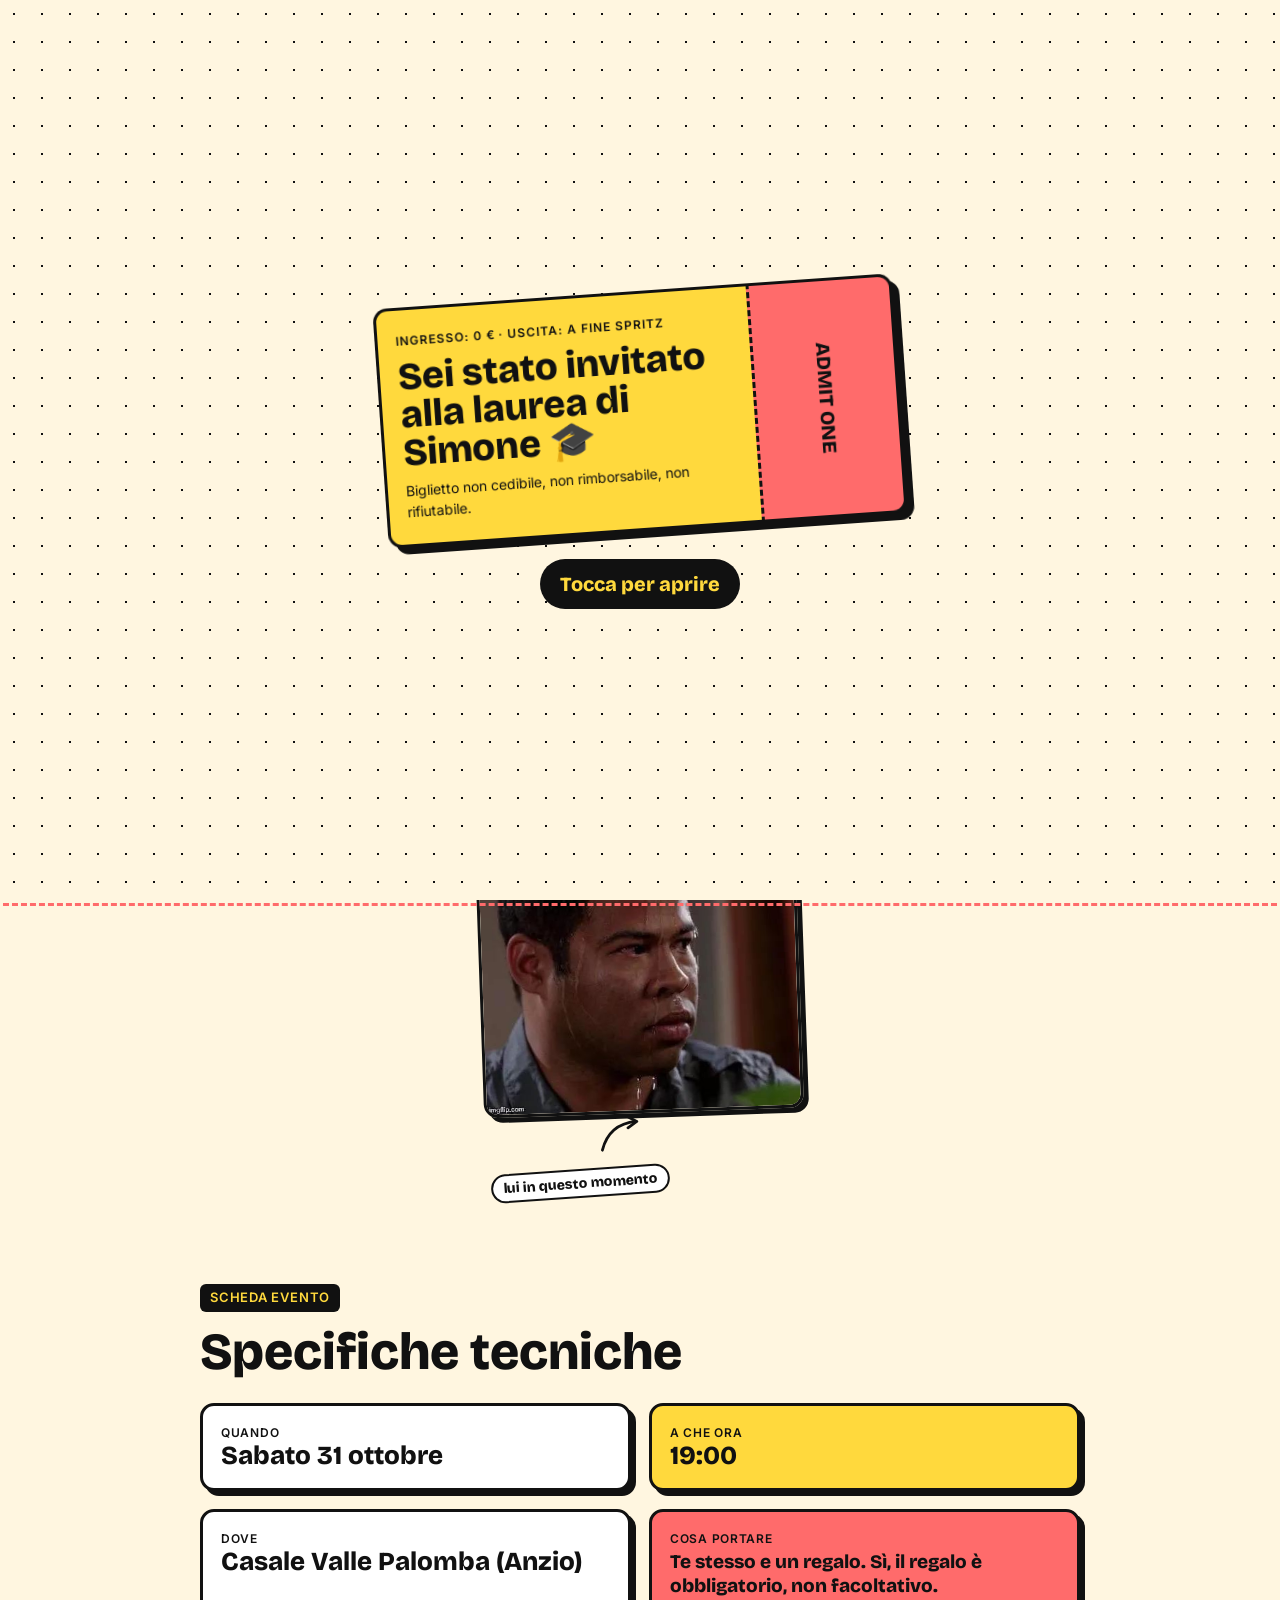
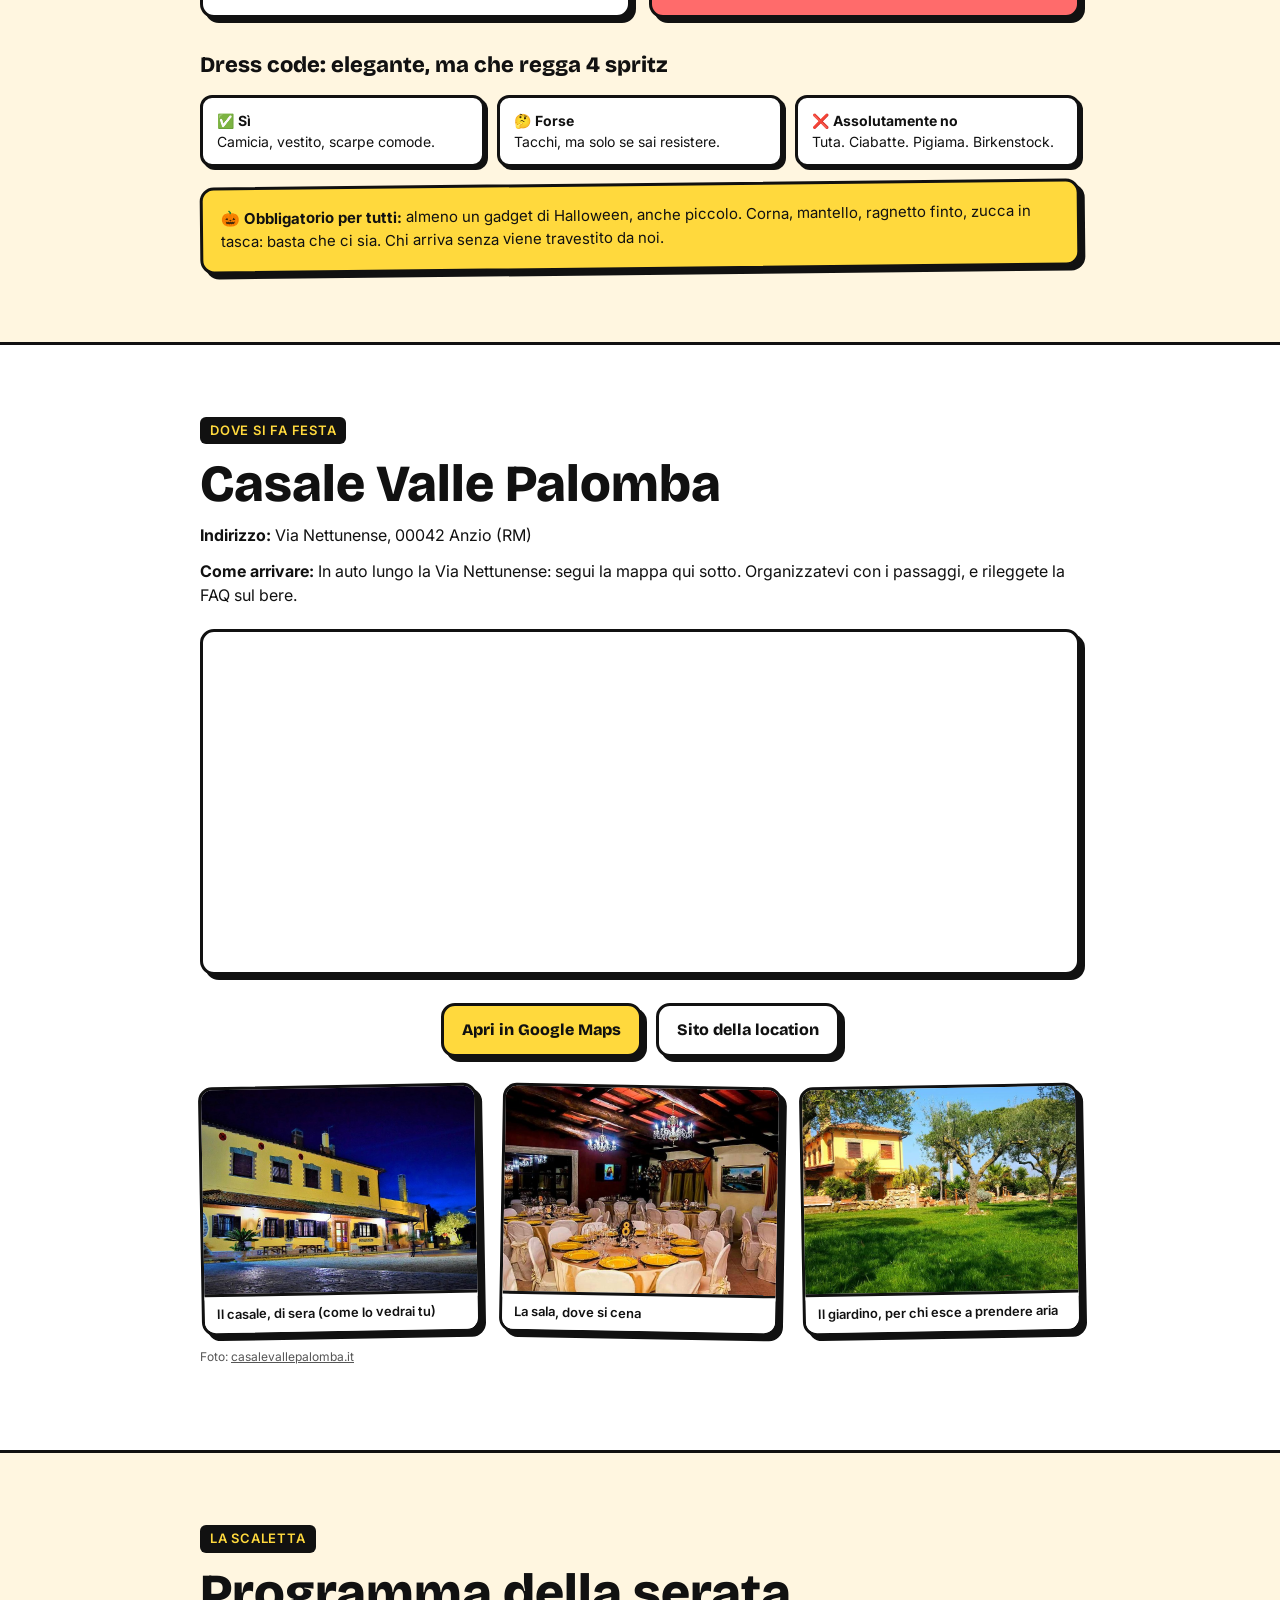
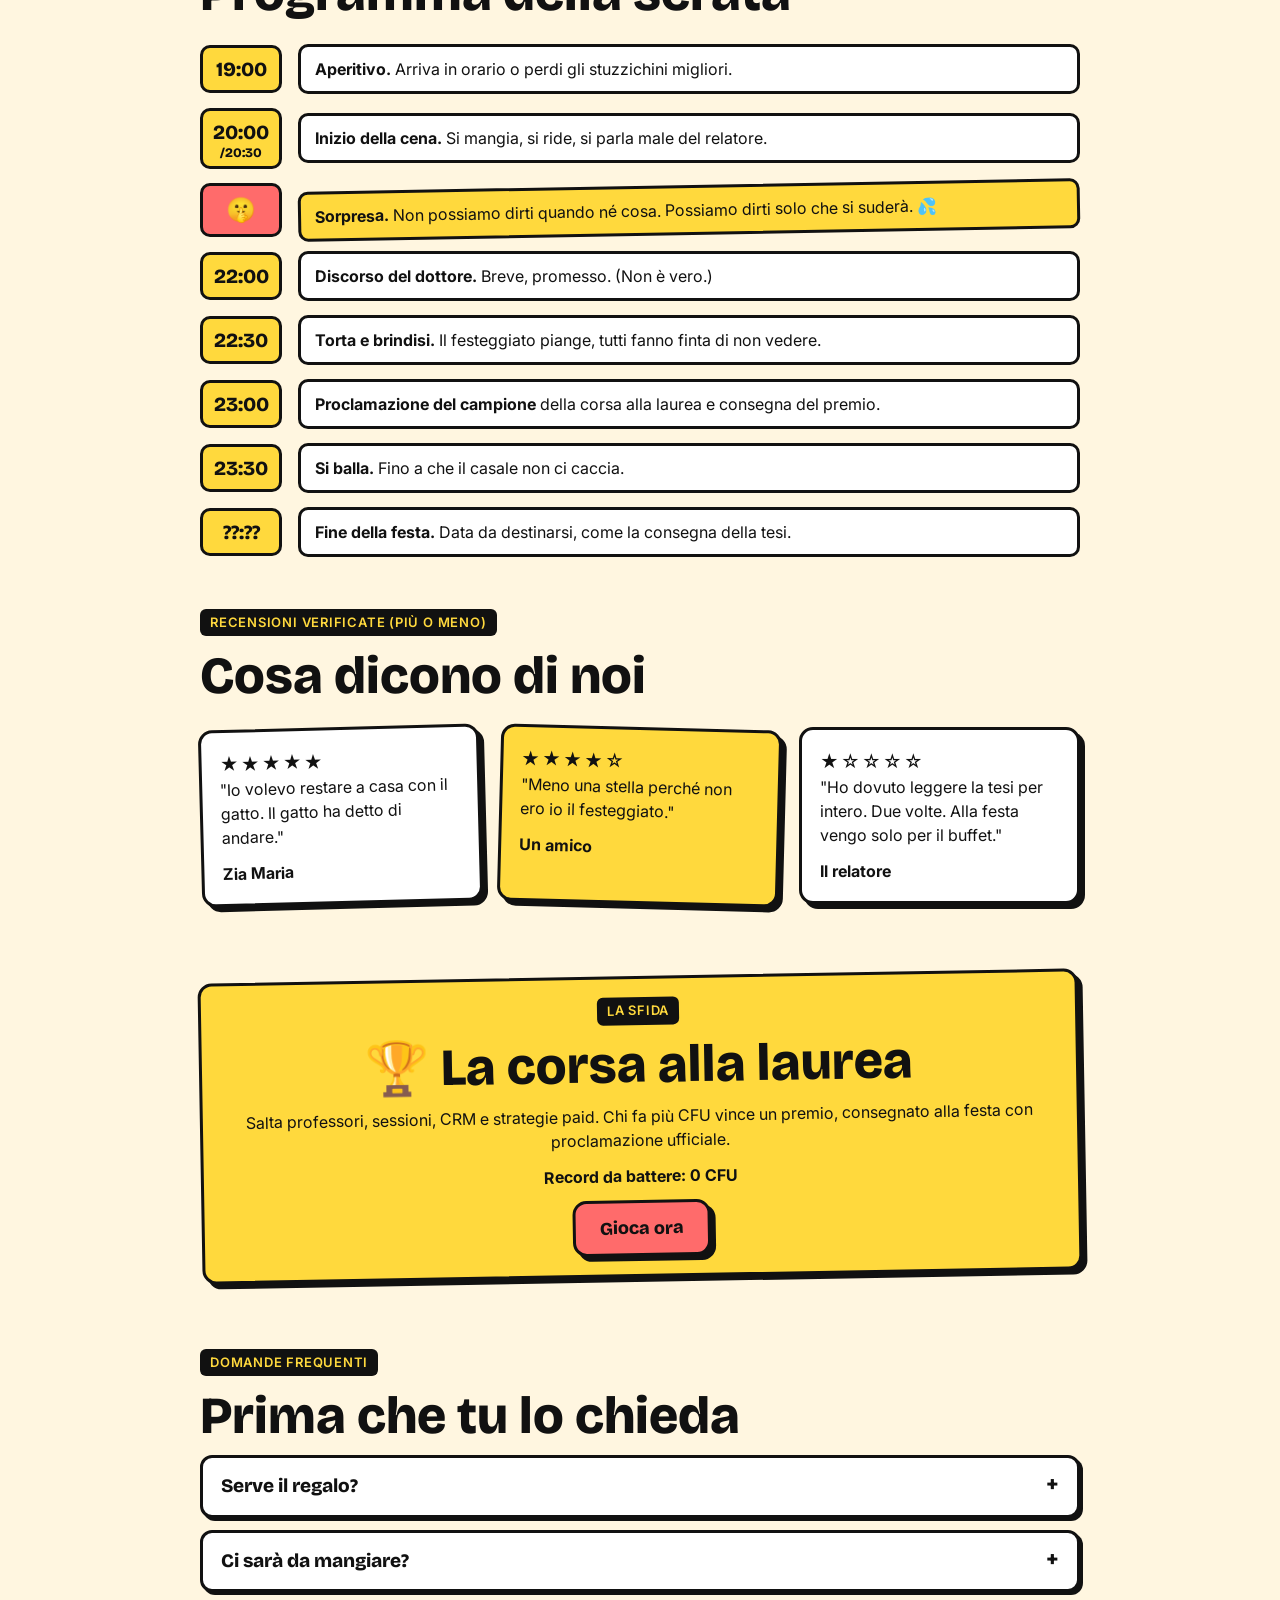
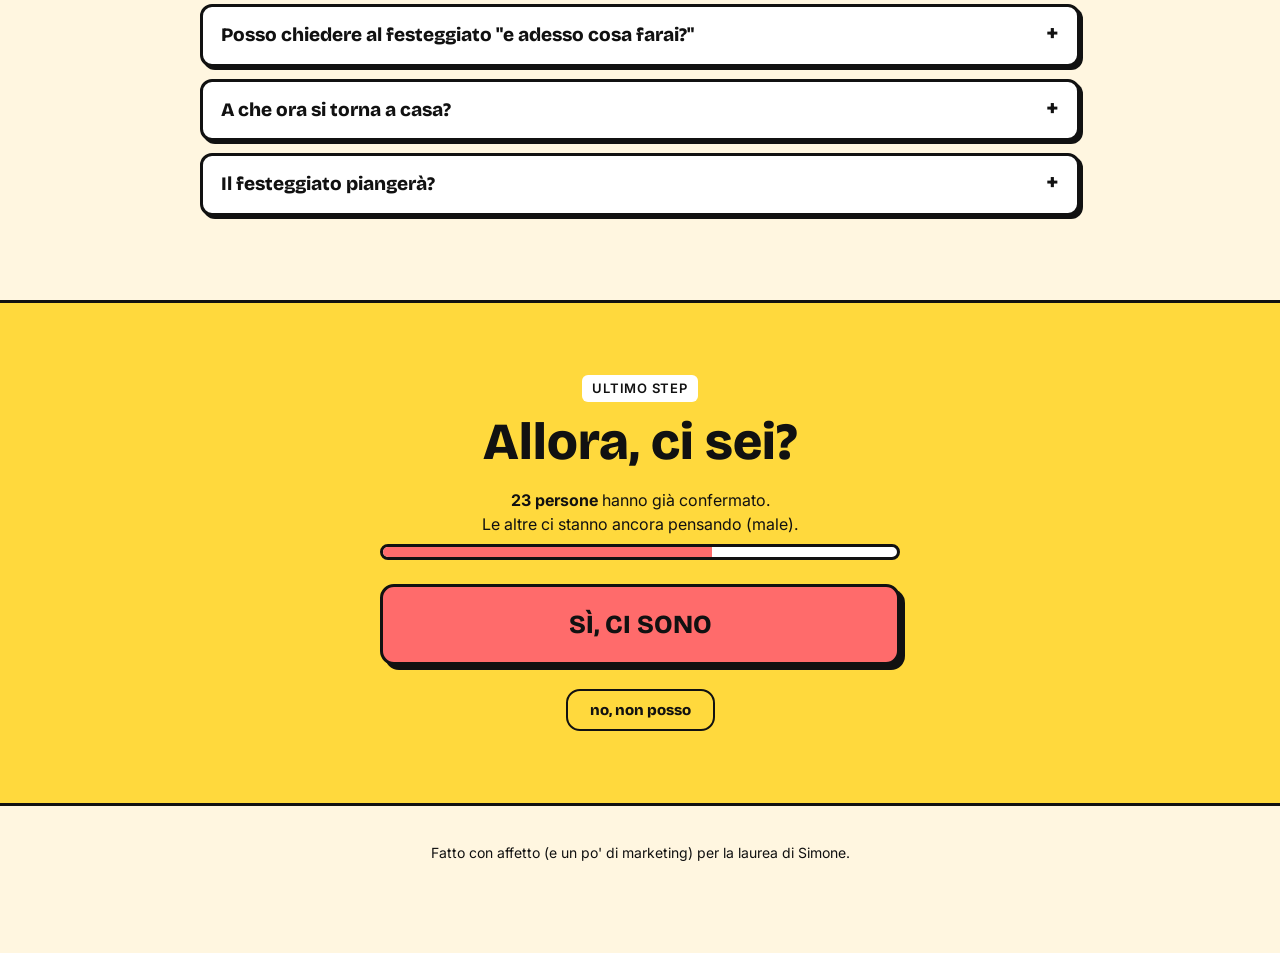
==== index.html @ d990d04c "Etichetta "lui in questo momento" non più tagliata su desktop La hero nasconde ciò che esce dai suoi" ====
<!doctype html>
<html lang="it">
<head>
  <meta charset="utf-8">
  <meta name="viewport" content="width=device-width, initial-scale=1">
  <title>Sei invitato alla laurea di Simone</title>
  <meta name="description" content="Festa di laurea di Simone: sabato 31 ottobre, ore 19:00, Casale Valle Palomba (Anzio). Conferma la presenza prima che il festeggiato si offenda.">
  <meta name="robots" content="noindex, nofollow">
  <meta name="theme-color" content="#FFD93D">
  <!-- Anteprima del link su WhatsApp, Instagram, Telegram -->
  <meta property="og:type" content="website">
  <meta property="og:url" content="https://simonefusco2001.github.io/festa-laurea/">
  <meta property="og:title" content="🎓 Sei stato invitato alla laurea di Simone">
  <meta property="og:description" content="Sabato 31 ottobre, ore 19:00, Casale Valle Palomba (Anzio). Apri il biglietto, conferma entro il 23 ottobre e sfida gli altri alla corsa alla laurea: chi fa più punti vince un premio.">
  <meta property="og:image:alt" content="Biglietto giallo: sei stato invitato alla laurea di Simone, sabato 31 ottobre ore 19:00 ad Anzio">
  <meta property="og:image" content="https://simonefusco2001.github.io/festa-laurea/og-image.png?v=43">
  <meta property="og:image:width" content="1200">
  <meta property="og:image:height" content="630">
  <meta property="og:locale" content="it_IT">
  <meta name="twitter:card" content="summary_large_image">
  <link rel="icon" href="data:image/svg+xml,<svg xmlns='http://www.w3.org/2000/svg' viewBox='0 0 100 100'><text y='.9em' font-size='90'>🎓</text></svg>">
  <link rel="apple-touch-icon" href="apple-touch-icon.png">
  <link rel="preconnect" href="https://fonts.googleapis.com">
  <link rel="preconnect" href="https://fonts.gstatic.com" crossorigin>
  <link href="https://fonts.googleapis.com/css2?family=Bricolage+Grotesque:opsz,wght@12..96,500;12..96,800&family=Inter:wght@400;600&display=swap" rel="stylesheet">
  <link rel="stylesheet" href="css/style.css?v=43">
</head>
<body class="locked">

  <!-- Schermata d'ingresso: il biglietto -->
  <div id="splash" role="button" tabindex="0" aria-label="Apri l'invito">
    <div class="ticket" aria-hidden="true">
      <div class="ticket__main">
        <div class="ticket__label">Ingresso: 0 € · Uscita: a fine spritz</div>
        <div class="ticket__title">Sei stato invitato alla laurea di <span data-f="nome">Simone</span> 🎓</div>
        <p class="ticket__sub">Biglietto non cedibile, non rimborsabile, non rifiutabile.</p>
      </div>
      <div class="ticket__stub"><span>ADMIT ONE</span></div>
    </div>
    <div class="splash__hint">Tocca per aprire</div>
  </div>

  <!-- Minigioco: si apre dopo il biglietto e dalla sezione "La sfida" -->
  <div id="game" class="game" hidden role="dialog" aria-modal="true" aria-labelledby="game-title">
    <div class="game__inner">
      <div class="game__topbar">
        <button class="game__top-skip" id="g-close-top" type="button">Salta e vai all'invito ✕</button>
      </div>
      <span class="kicker">Minigioco a premi</span>
      <h2 id="game-title">🏆 La corsa alla laurea</h2>
      <div class="game__stage" id="game-stage">
        <canvas id="game-canvas"></canvas>
        <div class="game__hud"><span>CFU <b id="g-score">0</b></span><span>Record <b id="g-best">0</b></span></div>

        <div class="game__panel" id="g-start">
          <p><b>Salta professori, sessioni e KPI</b> e arriva alla laurea.</p>
          <p class="game__how">Tocca lo schermo o premi spazio per saltare. Più vai avanti, più si complica.</p>
          <button class="btn" id="g-play" type="button">Gioca</button>
        </div>

        <div class="game__panel" id="g-over" hidden>
          <h3 id="g-over-title">Bocciato!</h3>
          <p>Hai fatto <b id="g-final">0</b> CFU.</p>
          <p class="game__how" id="g-status" role="status">🏆 Il punteggio più alto vince un premio alla festa!</p>
          <div class="game__btns">
            <button class="btn btn--small" id="g-retry" type="button">Riprova</button>
            <button class="btn btn--white btn--small" id="g-exit" type="button">Apri l'invito</button>
          </div>
        </div>
      </div>
      <form id="g-name-form" class="game__name box" hidden>
        <label for="g-nome">Entra in classifica: scrivi nome e cognome</label>
        <input id="g-nome" name="nome" type="text" autocomplete="name" autocapitalize="words" placeholder="Nome Cognome">
        <button class="btn btn--yellow btn--small" type="submit">Salva il mio punteggio</button>
      </form>
      <p class="game__prize">🏆 Chi farà il punteggio più alto vincerà un <b>premio</b>, consegnato alla festa con tanto di proclamazione ufficiale.</p>
      <div class="board" data-board-box hidden>
        <h3>Classifica del campionato</h3>
        <ol data-board="10"></ol>
      </div>
      <button class="game__skip" id="g-close" type="button">Salta il gioco e apri l'invito →</button>
    </div>
  </div>

  <nav class="nav" aria-label="Principale">
    <a class="nav__logo" href="#home">🎓</a>
    <div class="nav__links" id="nav-links">
      <a class="nav__link" href="#info">Info</a>
      <a class="nav__link" href="#location">Location</a>
      <a class="nav__link" href="#programma">Programma</a>
      <a class="nav__link" href="#sfida">Gioca</a>
      <a class="nav__link" href="#faq">FAQ</a>
    </div>
    <a class="nav__cta" href="#rsvp">Ci sono!</a>
    <button class="nav__toggle" type="button" aria-label="Menu" aria-expanded="false" aria-controls="nav-links">☰</button>
  </nav>

  <main>
    <!-- HERO -->
    <section class="hero" id="home">
      <div class="stickers">
        <div class="sticker-wrap sticker-wrap--a">
          <span class="sticker-note">il festeggiato</span>
          <svg class="sticker-arrow" viewBox="0 0 60 50" aria-hidden="true"><path d="M8 6 C 14 30, 30 40, 50 42"/><path d="M40 34 L 51 42 L 39 48"/></svg>
          <div class="sticker sticker--a"><img src="img/sticker-simone-bastone.png" alt="Simone con il bastone del viandante"></div>
        </div>
        <div class="sticker-wrap sticker-wrap--b">
          <span class="sticker-note">sempre lui, giuro</span>
          <svg class="sticker-arrow" viewBox="0 0 60 50" aria-hidden="true"><path d="M52 6 C 46 30, 30 40, 10 42"/><path d="M20 34 L 9 42 L 21 48"/></svg>
          <div class="sticker sticker--b"><img src="img/sticker-simone-corona.png" alt="Simone con la coroncina da principessa"></div>
        </div>
      </div>
      <div class="wrap">
        <p class="eyebrow">🎓 Sei invitato alla mia <b>festa di laurea</b></p>
        <h1><span data-f="nome">Simone</span> diventa Dottore.
          <span class="again">(di nuovo)<img class="meme-sticker" src="img/meme-di-nuovo.jpg" alt="Meme di DiCaprio che ride col bicchiere in mano"></span>
        </h1>
        <p class="lead"><mark class="when"><span data-f="dataLabel">Sabato 31 ottobre</span>, ore <span data-f="ora">19:00</span></mark><br>Tu puoi diventare "quello che c'era".</p>
        <a class="btn btn--big" href="#rsvp">Ci sono, ovviamente</a>
        <p class="urgency">⏳ Ultimi posti disponibili: offerta valida entro il <b data-f="scadenzaRisposte">23 ottobre</b></p>
        <div class="countdown" aria-label="Conto alla rovescia">
          <div><b id="cd-d">--</b>giorni</div>
          <div><b id="cd-h">--</b>ore</div>
          <div><b id="cd-m">--</b>min</div>
          <div><b id="cd-s">--</b>sec</div>
        </div>
        <p class="ansia">Il festeggiato è già in ansia.</p>
        <div class="ansia-wrap">
          <span class="sticker-note">lui in questo momento</span>
          <svg class="sticker-arrow" viewBox="0 0 60 50" aria-hidden="true"><path d="M8 6 C 14 30, 30 40, 50 42"/><path d="M40 34 L 51 42 L 39 48"/></svg>
          <img class="meme-ansia" src="img/meme-ansia.jpg" alt="Meme dell'uomo che suda freddo">
        </div>


      </div>
    </section>

    <!-- INFO -->
    <section id="info">
      <div class="wrap">
        <span class="kicker">Scheda evento</span>
        <h2>Specifiche tecniche</h2>
        <div class="grid">
          <div class="box"><span class="k">Quando</span><span class="v" data-f="dataLabel">Sabato 31 ottobre</span></div>
          <div class="box box--yellow"><span class="k">A che ora</span><span class="v" data-f="ora">19:00</span></div>
          <div class="box box--wide"><span class="k">Dove</span><span class="v"><span data-f="locNome">Casale Valle Palomba</span> (Anzio)</span></div>
          <div class="box box--coral box--wide"><span class="k">Cosa portare</span><span class="v v--long">Te stesso e un regalo. Sì, il regalo è obbligatorio, non facoltativo.</span></div>
        </div>
        <h3 style="margin-top:36px">Dress code: elegante, ma che regga 4 spritz</h3>
        <div class="dress">
          <div>✅ <b>Sì</b><br>Camicia, vestito, scarpe comode.</div>
          <div>🤔 <b>Forse</b><br>Tacchi, ma solo se sai resistere.</div>
          <div>❌ <b>Assolutamente no</b><br>Tuta. Ciabatte. Pigiama. Birkenstock.</div>
        </div>
        <div class="box box--yellow halloween">🎃 <b>Obbligatorio per tutti:</b> almeno un gadget di Halloween, anche piccolo. Corna, mantello, ragnetto finto, zucca in tasca: basta che ci sia. Chi arriva senza viene travestito da noi.</div>
      </div>
    </section>

    <!-- LOCATION -->
    <section id="location" style="background:var(--white);border-top:var(--border);border-bottom:var(--border)">
      <div class="wrap">
        <span class="kicker">Dove si fa festa</span>
        <h2 data-f="locNome">[Nome location]</h2>
        <p><b>Indirizzo:</b> <span data-f="locIndirizzo">[Via Roma 1, Milano]</span></p>
        <p><b>Come arrivare:</b> <span data-f="locArrivare">[Metro, parcheggio, ecc.]</span></p>
        <div class="map">
          <iframe id="map" title="Posizione della festa sulla mappa" loading="lazy" referrerpolicy="no-referrer-when-downgrade"></iframe>
        </div>
        <div class="loc-btns">
          <a class="btn btn--yellow" id="map-link" href="#" target="_blank" rel="noopener">Apri in Google Maps</a>
          <a class="btn btn--white" href="https://www.casalevallepalomba.it/" target="_blank" rel="noopener">Sito della location</a>
        </div>
        <div class="loc-photos">
          <figure class="photo"><img src="img/location-casale-sera.jpg" alt="Il Casale Valle Palomba illuminato di sera" loading="lazy"><figcaption>Il casale, di sera (come lo vedrai tu)</figcaption></figure>
          <figure class="photo"><img src="img/location-sala.jpg" alt="La sala interna del casale apparecchiata" loading="lazy"><figcaption>La sala, dove si cena</figcaption></figure>
          <figure class="photo"><img src="img/location-giardino.jpg" alt="Il giardino del casale" loading="lazy"><figcaption>Il giardino, per chi esce a prendere aria</figcaption></figure>
        </div>
        <p class="credits">Foto: <a href="https://www.casalevallepalomba.it/" target="_blank" rel="noopener">casalevallepalomba.it</a></p>
      </div>
    </section>

    <!-- PROGRAMMA -->
    <section id="programma">
      <div class="wrap">
        <span class="kicker">La scaletta</span>
        <h2>Programma della serata</h2>
        <ul class="timeline">
          <li><span class="t">19:00</span><span class="d"><b>Aperitivo.</b> Arriva in orario o perdi gli stuzzichini migliori.</span></li>
          <li><span class="t">20:00<small>/20:30</small></span><span class="d"><b>Inizio della cena.</b> Si mangia, si ride, si parla male del relatore.</span></li>
          <li class="surprise"><span class="t">🤫</span><span class="d"><b>Sorpresa.</b> Non possiamo dirti quando né cosa. Possiamo dirti solo che si suderà.&nbsp;💦</span></li>
          <li><span class="t">22:00</span><span class="d"><b>Discorso del dottore.</b> Breve, promesso. (Non è vero.)</span></li>
          <li><span class="t">22:30</span><span class="d"><b>Torta e brindisi.</b> Il festeggiato piange, tutti fanno finta di non vedere.</span></li>
          <li><span class="t">23:00</span><span class="d"><b>Proclamazione del campione</b> della corsa alla laurea e consegna del premio.</span></li>
          <li><span class="t">23:30</span><span class="d"><b>Si balla.</b> Fino a che il casale non ci caccia.</span></li>
          <li><span class="t">??:??</span><span class="d"><b>Fine della festa.</b> Data da destinarsi, come la consegna della tesi.</span></li>
        </ul>

        <span class="kicker" style="margin-top:52px">Recensioni verificate (più o meno)</span>
        <h2>Cosa dicono di noi</h2>
        <div class="reviews">
          <div class="box"><div class="stars">★★★★★</div><p>"Io volevo restare a casa con il gatto. Il gatto ha detto di andare."</p><b>Zia Maria</b></div>
          <div class="box"><div class="stars">★★★★☆</div><p>"Meno una stella perché non ero io il festeggiato."</p><b>Un amico</b></div>
          <div class="box"><div class="stars">★☆☆☆☆</div><p>"Ho dovuto leggere la tesi per intero. Due volte. Alla festa vengo solo per il buffet."</p><b>Il relatore</b></div>
        </div>
      </div>
    </section>

    <!-- SFIDA (minigioco) -->
    <section id="sfida" style="padding-top:0">
      <div class="wrap">
        <div class="box box--yellow sfida">
          <span class="kicker">La sfida</span>
          <h2>🏆 La corsa alla laurea</h2>
          <p>Salta professori, sessioni, CRM e strategie paid. Chi fa più CFU vince un premio, consegnato alla festa con proclamazione ufficiale.</p>
          <p><b>Record da battere: <span id="sfida-record">0</span> CFU</b></p>
          <div class="board board--page" data-board-box hidden>
            <h3>Top 5 del campionato</h3>
            <ol data-board="5"></ol>
          </div>
          <button class="btn" id="btn-gioca" type="button">Gioca ora</button>
        </div>
      </div>
    </section>

    <!-- FAQ -->
    <section id="faq" style="padding-top:0">
      <div class="wrap">
        <span class="kicker">Domande frequenti</span>
        <h2>Prima che tu lo chieda</h2>
        <details><summary>Serve il regalo?</summary><p>Sì, è obbligatorio. Ma dopo la conferma troverai una pagina molto onesta che ti aiuta a scegliere.</p></details>
        <details><summary>Ci sarà da mangiare?</summary><p>Sì: menù tutto di pesce, da chef stellati. E soprattutto da bere. L'obiettivo ufficiale della serata è ubriacarsi, quindi organizzati: chi guida non beve, chi beve non guida. Segnala allergie e intolleranze quando confermi.</p></details>
        <details><summary>Posso chiedere al festeggiato "e adesso cosa farai?"</summary><p>No. È la domanda vietata della serata. Chi la fa paga un giro a tutto il tavolo.</p></details>
        <details><summary>A che ora si torna a casa?</summary><p>Quando finisce lo spritz. Quindi, statisticamente, mai.</p></details>
        <details><summary>Il festeggiato piangerà?</summary><p>Probabile. Porta i fazzoletti, o almeno non filmare.</p></details>
      </div>
    </section>

    <!-- RSVP -->
    <section class="rsvp" id="rsvp">
      <div class="wrap rsvp-box">
        <span class="kicker" style="background:var(--white);color:var(--ink)">Ultimo step</span>
        <h2>Allora, ci sei?</h2>
        <div class="proof">
          <div id="proof-many" hidden>
            <b><span id="count-yes">0</span> persone</b> hanno già confermato.<br>Le altre ci stanno ancora pensando (male).
            <div class="bar"><i id="bar-fill"></i></div>
          </div>
          <p id="proof-few">Le conferme sono appena aperte: <b>i primi a rispondere</b> si guadagnano la stima eterna del festeggiato (e un posto vicino al buffet).</p>
        </div>

        <!-- Scelta iniziale -->
        <div class="step is-active" id="step-choice">
          <div class="rsvp-actions">
            <button class="btn btn--big" id="btn-yes" type="button">SÌ, CI SONO</button>
            <button class="btn btn--ghost" id="btn-no" type="button">no, non posso</button>
          </div>
        </div>

        <!-- Percorso del no -->
        <div class="step" id="step-no1">
          <div class="panel panel--shout">
            <h3>Ehm, sei sicuro?</h3>
            <p>Ho già ordinato la torta.</p>
            <div class="row row--2">
              <button class="btn btn--yellow btn--small" data-go="yes" type="button">Ok, vengo</button>
              <button class="btn btn--white btn--small" data-go="no2" type="button">Sì, sicuro</button>
            </div>
          </div>
        </div>
        <div class="step" id="step-no2">
          <div class="panel panel--shout box--yellow">
            <h3>Il festeggiato è molto permaloso.</h3>
            <p>Ripensaci. Ti prego. Per la torta.</p>
            <div class="row">
              <button class="btn btn--big" data-go="yes" type="button">OK, VENGO</button>
              <button class="btn btn--ghost" data-go="no3" type="button">non posso davvero</button>
            </div>
          </div>
        </div>
        <div class="step" id="step-no3">
          <form class="panel" id="form-no" novalidate>
            <h3>Almeno dimmi il motivo.</h3>
            <p>Così lo so e non lo prendo sul personale.</p>
            <div data-name-field></div>
            <label for="no-reason">Motivo</label>
            <select id="no-reason" name="reason">
              <option>Ho un impegno inevitabile</option>
              <option>Sono in ferie</option>
              <option>Ho paura del festeggiato</option>
              <option>Altro</option>
            </select>
            <label for="no-note">Vuoi aggiungere altro? (facoltativo)</label>
            <textarea id="no-note" name="note" rows="2"></textarea>
            <div class="err" role="alert"></div>
            <p class="privacy" data-privacy></p>
            <button class="btn btn--white" type="submit">Invia la risposta</button>
          </form>
        </div>
        <div class="step" id="step-no-done">
          <div class="panel panel--shout box--coral">
            <h3>Registrato.</h3>
            <p>Il festeggiato ti perdonerà (forse). Se cambi idea, questo link resta valido.</p>
            <button class="btn btn--yellow btn--small" data-go="yes" type="button">Ho cambiato idea, vengo</button>
          </div>
        </div>

        <!-- Percorso del sì -->
        <div class="step" id="step-yes">
          <form class="panel" id="form-yes" novalidate>
            <h3>Benvenuto a bordo.</h3>
            <p>Ancora due cose e sei dentro.</p>
            <div data-name-field></div>
            <div class="label-row">
              <label for="yes-allergie">Allergie o intolleranze <span class="muted">(si mangerà pesce 🐟)</span></label>
              <button class="info-btn" type="button" aria-expanded="false" aria-controls="menu-info" aria-label="Info sul menù">i</button>
            </div>
            <input id="yes-allergie" name="allergie" type="text" placeholder="Nessuna, mangio anche il polpo">
            <div class="err" role="alert"></div>
            <p class="privacy" data-privacy></p>
            <button class="btn btn--big" type="submit">Conferma e vai ai regali</button>
          </form>
        </div>
        <div class="step" id="step-yes-done">
          <div class="panel panel--shout box--coral">
            <h3>Sei dentro!&nbsp;🎉</h3>
            <p>Ti porto alla pagina dei regali…</p>
            <a class="btn btn--yellow btn--small" href="regali.html">Vai subito ai regali</a>
          </div>
        </div>
      </div>
    </section>
  </main>

  <!-- Pop-up con le info sul menù di pesce -->
  <div class="modal" id="menu-info" hidden role="dialog" aria-modal="true" aria-labelledby="menu-info-title">
    <div class="modal__card">
      <button class="modal__x" type="button" aria-label="Chiudi">✕</button>
      <h3 id="menu-info-title">🐟 Menù tutto di pesce</h3>
      <p>Ancora in fase di definizione, ma da chef stellati (forse). Le aspettative sono già altissime.</p>
      <p>Se il pesce per te è un problema scrivilo nel campo allergie e intolleranze. Preferiamo cambiarti il piatto piuttosto che accompagnarti al pronto soccorso.</p>
    </div>
  </div>

  <footer>
    <div class="wrap">Fatto con affetto (e un po' di marketing) per la laurea di <span data-f="nome">Simone</span>.</div>
  </footer>

  <script src="js/config.js?v=43"></script>
  <script src="js/common.js?v=43"></script>
  <script src="js/game.js?v=43"></script>
  <script src="js/main.js?v=43"></script>
</body>
</html>
---- css/style.css ----
:root {
  --cream: #FFF6E0;
  --yellow: #FFD93D;
  --coral: #FF6B6B;
  --ink: #111111;
  --white: #ffffff;
  --border: 3px solid var(--ink);
  --shadow: 5px 5px 0 var(--ink);
  --radius: 14px;
  --font-head: 'Bricolage Grotesque', system-ui, sans-serif;
  --font-body: 'Inter', system-ui, sans-serif;
}

* { box-sizing: border-box; }
html { scroll-behavior: smooth; scroll-padding-top: 84px; }
body {
  margin: 0;
  background: var(--cream);
  color: var(--ink);
  font-family: var(--font-body);
  font-size: 16px;
  line-height: 1.5;
  -webkit-font-smoothing: antialiased;
}
body.locked { overflow: hidden; }
img { max-width: 100%; display: block; }
h1, h2, h3 { font-family: var(--font-head); font-weight: 800; line-height: 1.02; margin: 0 0 12px; }
h1 { font-size: clamp(40px, 11vw, 84px); }
h2 { font-size: clamp(26px, 7.2vw, 52px); }
h3 { font-size: 22px; }
p { margin: 0 0 12px; }
a { color: inherit; }
.sr-only { position: absolute; width: 1px; height: 1px; overflow: hidden; clip: rect(0 0 0 0); }

.wrap { max-width: 920px; margin: 0 auto; padding: 0 20px; }
section { padding: 72px 0; }
@media (max-width: 600px) { section { padding: 52px 0; } }
.kicker {
  display: inline-block; font-weight: 600; font-size: 13px; text-transform: uppercase;
  letter-spacing: .06em; background: var(--ink); color: var(--yellow);
  padding: 4px 10px; border-radius: 6px; margin-bottom: 14px;
}

/* ---------- Bottoni e box ---------- */
.btn {
  display: inline-block; cursor: pointer; text-align: center; text-decoration: none;
  font-family: var(--font-head); font-weight: 800; font-size: 18px; color: var(--ink);
  background: var(--coral); border: var(--border); border-radius: var(--radius);
  box-shadow: var(--shadow); padding: 14px 24px;
  transition: transform .12s, box-shadow .12s;
}
.btn:hover { transform: translate(-2px, -2px); box-shadow: 7px 7px 0 var(--ink); }
.btn:active { transform: translate(4px, 4px); box-shadow: 1px 1px 0 var(--ink); }
.btn--yellow { background: var(--yellow); }
.btn--white { background: var(--white); }
.btn--big { font-size: 24px; padding: 18px 32px; width: 100%; }
.btn--small { font-size: 14px; padding: 8px 14px; box-shadow: 3px 3px 0 var(--ink); }
.btn--ghost {
  background: transparent; box-shadow: none; border-width: 2px; font-size: 14px; padding: 8px 14px;
}
.box {
  background: var(--white); border: var(--border); border-radius: var(--radius);
  box-shadow: var(--shadow); padding: 18px;
}
.box--yellow { background: var(--yellow); }
.box--coral { background: var(--coral); }
:focus-visible { outline: 3px dashed var(--coral); outline-offset: 3px; }

/* ---------- Splash / biglietto ---------- */
#splash {
  position: fixed; inset: 0; z-index: 1000; background: var(--cream);
  display: flex; flex-direction: column; align-items: center; justify-content: center;
  gap: 28px; padding: 20px; cursor: pointer; text-align: center;
  background-image: radial-gradient(var(--ink) 1.5px, transparent 1.5px);
  background-size: 28px 28px;
  transition: transform .7s cubic-bezier(.7, 0, .3, 1);
}
#splash.gone { transform: translateY(-105%); pointer-events: none; }
.ticket {
  position: relative; display: flex; width: min(92vw, 520px);
  transform: rotate(-4deg); filter: drop-shadow(7px 7px 0 var(--ink));
  animation: wobble 2.4s ease-in-out infinite;
}
@keyframes wobble { 50% { transform: rotate(-2deg) translateY(-6px); } }
.ticket__main, .ticket__stub {
  background: var(--yellow); border: var(--border); padding: 22px 18px;
  transition: transform .8s cubic-bezier(.6, 0, .4, 1), opacity .8s;
}
.ticket__main { flex: 1; border-right: 0; border-radius: var(--radius) 0 0 var(--radius); text-align: left; }
.ticket__stub {
  width: 28%; border-style: solid; border-left: 3px dashed var(--ink);
  border-radius: 0 var(--radius) var(--radius) 0; background: var(--coral);
  display: flex; align-items: center; justify-content: center;
}
.ticket__stub span { font-family: var(--font-head); font-weight: 800; font-size: 20px; transform: rotate(90deg); white-space: nowrap; }
.ticket__label { font-size: 12px; font-weight: 600; text-transform: uppercase; letter-spacing: .08em; }
.ticket__title { font-family: var(--font-head); font-weight: 800; font-size: clamp(26px, 7vw, 38px); line-height: 1; margin: 8px 0; }
.ticket__sub { font-size: 14px; margin: 0; }
#splash.open .ticket { animation: none; }
#splash.open .ticket__stub { transform: translate(40px, 120px) rotate(24deg); opacity: 0; }
#splash.open .ticket__main { transform: translate(-30px, -80px) rotate(-10deg); opacity: 0; }
.splash__hint {
  font-family: var(--font-head); font-weight: 800; font-size: 20px;
  background: var(--ink); color: var(--yellow); padding: 10px 20px; border-radius: 999px;
  animation: pulse 1.4s ease-in-out infinite;
}
@keyframes pop { from { opacity: 0; transform: scale(.7); } }
@keyframes pulse { 50% { transform: scale(1.07); } }

/* ---------- Minigioco ---------- */
.game {
  position: fixed; inset: 0; z-index: 900; background: var(--cream); overflow-y: auto;
  display: flex; padding: 14px 14px 28px;
}
.game[hidden] { display: none; }
/* margin:auto centra in verticale senza tagliare la parte alta quando il contenuto è più lungo dello schermo */
.game__inner { width: 100%; max-width: 720px; text-align: center; margin: auto; }
.game__topbar { display: flex; justify-content: flex-end; margin-bottom: 14px; }
.game__inner h2 { font-size: clamp(30px, 8vw, 46px); }
.game__stage {
  position: relative; border: var(--border); border-radius: var(--radius); box-shadow: var(--shadow);
  overflow: hidden; background: var(--cream); touch-action: manipulation; user-select: none; -webkit-user-select: none;
  cursor: pointer;
}
.game__stage canvas { display: block; width: 100%; }
.game__stage.shake { animation: shake .35s; }
@keyframes shake { 25% { transform: translateX(-6px); } 75% { transform: translateX(6px); } }
.game__hud {
  position: absolute; top: 8px; left: 10px; right: 10px; display: flex; justify-content: space-between;
  font-family: var(--font-head); font-weight: 800; font-size: 15px; pointer-events: none;
}
.game__hud b { font-size: 20px; }
.game__panel {
  position: absolute; inset: 0; display: flex; flex-direction: column; align-items: center; justify-content: center;
  gap: 4px; padding: 14px; background: rgba(255, 246, 224, .9); cursor: default;
}
.game__panel[hidden] { display: none; }
.game__panel h3 { font-size: 26px; margin: 0; }
.game__panel p { margin: 0; }
.game__panel .btn { margin-top: 8px; }
.game__how { font-size: 14px; }
.game__btns { display: flex; gap: 10px; }
.game__name { max-width: 420px; margin: 32px auto 0; padding: 16px 16px 18px; text-align: left; }
.game__name[hidden] { display: none; }
.game__name label { margin-top: 0; }
.game__name input { margin-top: 8px; }
.game__name .btn { margin-top: 18px; }
.game__saved { font-size: 14px; min-height: 20px; margin: 10px 0 0; }
.game__prize {
  margin: 32px auto 0; max-width: 520px; background: var(--white); border: var(--border);
  border-radius: 12px; padding: 10px 14px; font-size: 15px; transform: rotate(-1deg);
}
.game__top-skip {
  cursor: pointer; font: inherit; font-weight: 600; font-size: 14px; color: var(--ink);
  background: var(--white); border: 2px solid var(--ink); border-radius: 999px; padding: 6px 12px;
}

/* Classifica del campionato */
.board {
  max-width: 460px; margin: 32px auto 0; background: var(--white); border: var(--border);
  border-radius: var(--radius); box-shadow: var(--shadow); padding: 14px 16px; text-align: left;
}
.board[hidden] { display: none; }
.board h3 { font-size: 20px; margin-bottom: 8px; text-align: center; }
.board ol { list-style: none; margin: 0; padding: 0; }
.board li {
  display: flex; align-items: center; gap: 10px; padding: 7px 8px; border-bottom: 2px dashed #ddd; font-size: 15px;
}
.board li:last-child { border-bottom: 0; }
.board li .pos { flex: 0 0 30px; text-align: center; font-weight: 600; }
.board li .who { flex: 1; min-width: 0; overflow: hidden; text-overflow: ellipsis; white-space: nowrap; }
.board li b { font-family: var(--font-head); font-weight: 800; }
.board li.me { background: var(--yellow); border-radius: 8px; border-bottom-color: transparent; }
.board li.empty { justify-content: center; color: #555; font-size: 14px; }
.board--page { margin: 24px auto 28px; transform: rotate(1deg); }
.game__skip { background: none; border: 0; font: inherit; font-weight: 600; text-decoration: underline; cursor: pointer; padding: 8px; margin-top: 24px; color: var(--ink); }
.sfida { text-align: center; transform: rotate(-1deg); }

/* ---------- Menu a pillola ---------- */
.nav {
  position: fixed; top: 14px; left: 50%; transform: translateX(-50%); z-index: 500;
  display: flex; align-items: center; gap: 6px; padding: 8px 10px;
  background: var(--white); border: var(--border); border-radius: 999px; box-shadow: 4px 4px 0 var(--ink);
  max-width: calc(100vw - 24px);
}
.nav__logo { font-family: var(--font-head); font-weight: 800; padding: 4px 10px; text-decoration: none; min-width: 40px; min-height: 40px; display: grid; place-items: center; }
.nav__links { display: flex; gap: 2px; }
.nav__link { text-decoration: none; font-weight: 600; font-size: 15px; padding: 6px 12px; border-radius: 999px; }
.nav__link:hover, .nav__link.is-active { background: var(--yellow); }
.nav__cta {
  text-decoration: none; font-family: var(--font-head); font-weight: 800; font-size: 15px;
  background: var(--coral); border: 2px solid var(--ink); border-radius: 999px; padding: 6px 14px;
  white-space: nowrap;
}
.nav__toggle { display: none; background: none; border: 0; color: var(--ink); font-size: 22px; cursor: pointer; padding: 2px 8px; min-width: 42px; min-height: 42px; }
body.locked .nav { visibility: hidden; }
@media (max-width: 720px) {
  .nav__toggle { display: block; }
  .nav__links {
    display: none; position: absolute; top: calc(100% + 10px); left: 0; right: 0; flex-direction: column;
    background: var(--white); border: var(--border); border-radius: var(--radius); box-shadow: 4px 4px 0 var(--ink); padding: 8px;
  }
  .nav__links.is-open { display: flex; }
  .nav__link { padding: 10px 14px; }
}

/* ---------- Hero ---------- */
.hero { padding-top: 130px; text-align: center; position: relative; overflow: hidden; }
/* "Sei invitato alla mia festa di laurea": di contorno, si legge ma non compete con il titolo */
.eyebrow {
  display: inline-block; margin: 0 0 16px;
  font-family: var(--font-body); font-weight: 600; font-size: 15px; line-height: 1.35; color: #444;
}
.eyebrow b { font-weight: 700; color: var(--ink); }
/* urgenza come testo, non come riquadro: il pulsante resta l'unico elemento "pieno" */
.hero .urgency { margin: 16px auto 0; font-size: 15px; font-weight: 600; max-width: 340px; }
.hero .urgency b { white-space: nowrap; }
.hero h1 { line-height: 1.1; margin-bottom: 22px; }
.hero h1 > span[data-f] { background: var(--yellow); padding: 0 .12em; border: var(--border); border-radius: 10px; display: inline-block; transform: rotate(-2deg); }
.hero h1 .again {
  display: inline-flex; align-items: center; gap: 12px; vertical-align: middle;
  font-size: .42em; margin-left: 6px; color: var(--ink);
}
.meme-sticker {
  width: clamp(64px, 16vw, 104px); height: auto; border: 3px solid var(--ink); border-radius: 12px;
  box-shadow: 4px 4px 0 var(--ink); transform: rotate(7deg); background: var(--white);
}
.hero p.lead { font-size: 19px; max-width: 520px; margin: 0 auto 28px; }
.hero .btn { max-width: 380px; }
.countdown { display: grid; grid-template-columns: repeat(4, 1fr); gap: 10px; max-width: 420px; margin: 28px auto 0; }
.countdown div { background: var(--yellow); border: var(--border); border-radius: 12px; padding: 8px 0; font-size: 13px; font-weight: 600; }
.countdown b { display: block; font-family: var(--font-head); font-size: 34px; font-weight: 800; line-height: 1.1; }
.ansia { font-family: var(--font-head); font-weight: 800; font-size: 24px; margin: 78px 0 14px; }
.hero { padding-bottom: 0; }
.meme-ansia {
  width: min(320px, 82%); margin: 0 auto; border: var(--border); border-radius: var(--radius);
  box-shadow: var(--shadow); transform: rotate(-2deg);
}
.ansia-wrap { display: flex; flex-direction: column; align-items: center; padding-bottom: 14px; }
/* nota sotto la foto: immagine, poi freccia che punta in su, poi la scritta */
.ansia-wrap .meme-ansia { order: 1; }
.ansia-wrap .sticker-arrow { order: 2; margin: 2px 0 14px -40px; transform: scaleY(-1); }
.ansia-wrap .sticker-note { position: relative; z-index: 1; }
.ansia-wrap .sticker-note { order: 3; transform: rotate(-4deg); margin-right: 120px; }

/* Data e ora in evidenza */
.when {
  display: inline-block; margin: 2px 0 14px; color: var(--ink); background: none;
  font-family: var(--font-head); font-weight: 800; font-size: clamp(19px, 5.8vw, 26px); white-space: nowrap;
  text-decoration: underline wavy var(--coral); text-decoration-thickness: 3px; text-underline-offset: 7px;
}

/* Sticker con le foto scontornate, con nota e freccia disegnata */
.sticker-wrap { position: absolute; display: flex; flex-direction: column; align-items: center; }
.sticker-wrap--a { top: 86px; left: 4%; }
.sticker-wrap--b { top: 116px; right: 4%; }
.sticker-note {
  font-family: var(--font-head); font-weight: 800; font-size: 14px; white-space: nowrap;
  background: var(--white); border: 2px solid var(--ink); border-radius: 999px; padding: 2px 10px;
}
.sticker-wrap--a .sticker-note { transform: rotate(-6deg); }
.sticker-wrap--b .sticker-note { transform: rotate(5deg); }
.sticker-arrow { width: 48px; height: 40px; margin: 2px 0 -4px; fill: none; stroke: var(--ink); stroke-width: 3.5; stroke-linecap: round; stroke-linejoin: round; }
.sticker-wrap--a .sticker-arrow { margin-left: -34px; }
.sticker-wrap--b .sticker-arrow { margin-left: 34px; }
.sticker {
  width: 124px; height: 124px; border: var(--border); border-radius: 50%;
  background: var(--yellow); box-shadow: 4px 4px 0 var(--ink); overflow: hidden;
}
.sticker img { width: 100%; height: 100%; object-fit: cover; object-position: center top; }
.sticker--a { transform: rotate(-12deg); }
.sticker--b { transform: rotate(10deg); background: var(--coral); }
@media (max-width: 720px) {
  .hero { padding-top: 104px; padding-bottom: 0; }
  .ansia { margin-top: 60px; }
  .stickers { display: flex; justify-content: center; gap: 22px; margin-bottom: 24px; }
  .sticker-wrap { position: static; }
  .sticker { width: 96px; height: 96px; }
  .sticker-note { font-size: 13px; }
  /* home su telefono: come su desktop, le foto stanno ai lati del messaggio e non sopra */
  /* home e pagina regali: le foto stanno piccole agli angoli, ai lati della prima riga, e non sopra il testo */
  .hero .stickers, .gift-hero .stickers { display: block; margin: 0; }
  .hero .sticker-wrap, .gift-hero .sticker-wrap { position: absolute; top: 88px; z-index: 2; }
  .hero .sticker-wrap--a, .gift-hero .sticker-wrap--a { left: 10px; }
  .hero .sticker-wrap--b, .gift-hero .sticker-wrap--b { right: 10px; }
  .sticker-wrap .sticker-note, .sticker-wrap .sticker-arrow { display: none; }
  .hero .sticker, .gift-hero .sticker { width: 64px; height: 64px; border-width: 2.5px; box-shadow: 3px 3px 0 var(--ink); }
  main .gift-hero .kicker { margin: 18px 0 52px; }
  .notice:not([hidden]) ~ main .gift-hero .sticker-wrap { top: 22px; }
  .hero .sticker-wrap, .gift-hero .sticker-wrap { cursor: pointer; -webkit-tap-highlight-color: transparent; }
  .hero .show-note .sticker-note, .gift-hero .show-note .sticker-note {
    display: block; position: absolute; top: calc(100% + 8px); z-index: 3;
    white-space: nowrap; font-size: 12px; animation: pop .25s ease-out;
  }
  .hero .sticker-wrap--a .sticker-note, .gift-hero .sticker-wrap--a .sticker-note { left: -4px; }
  .hero .sticker-wrap--b .sticker-note, .gift-hero .sticker-wrap--b .sticker-note { right: -4px; }
  /* titolo dei regali con le stesse proporzioni del desktop: "versione onesta." su una riga */
  .gift-hero h1 { font-size: clamp(30px, 10.4vw, 42px); }
  main .gift-hero { padding-bottom: 12px; }
  .gift-hero .hl { white-space: nowrap; }
  /* sottotitolo: più piccolo e compatto, non deve competere con il titolo */
  main .gift-hero .gift-lead { font-size: 15px; line-height: 1.5; max-width: 330px; color: #333; }
  main .gift-hero h1 { margin-bottom: 18px; }
  /* i titoli delle sezioni (h2) devono restare sotto il titolo della pagina (h1) */
  main .gift-sec h2, main #iban h2 { font-size: 21px; line-height: 1.2; }
  .hero .eyebrow { display: block; margin: 14px 0 50px; padding: 0 78px; font-size: 14px; }
  /* stesse proporzioni del desktop: il titolo è l'elemento più largo, il resto più stretto e centrato */
  .hero .btn--big { width: auto; display: inline-block; padding: 15px 30px; font-size: 20px; }
  .hero .countdown { max-width: 300px; gap: 8px; }
  .hero .countdown b { font-size: 28px; }
}
/* iPhone SE: sticker più piccoli così il messaggio della hero resta su due righe */
@media (max-width: 360px) {
  .hero .sticker, .gift-hero .sticker { width: 52px; height: 52px; }
  .hero .sticker-wrap, .gift-hero .sticker-wrap { top: 92px; }
  .hero .sticker-wrap--a, .gift-hero .sticker-wrap--a { left: 6px; }
  .hero .sticker-wrap--b, .gift-hero .sticker-wrap--b { right: 6px; }
  .hero .eyebrow { padding: 0 60px; font-size: 13px; }
}
/* telefoni piccoli (iPhone SE): le etichette lunghe vanno su due righe invece di uscire dallo schermo */
@media (max-width: 380px) {
  .stickers { gap: 10px; }
  .sticker-note { white-space: normal; max-width: 128px; text-align: center; line-height: 1.2; font-size: 12px; padding: 3px 10px; border-radius: 14px; }
}

/* ---------- Info ---------- */
/* 2 colonne fisse: le 4 card formano un 2x2 senza card orfane spostate a sinistra */
.grid { display: grid; grid-template-columns: 1fr; gap: 18px; margin-top: 24px; }
@media (min-width: 600px) { .grid { grid-template-columns: repeat(2, 1fr); } }
.grid .box .k { font-size: 12px; font-weight: 600; text-transform: uppercase; letter-spacing: .06em; display: block; }
.grid .box .v { font-family: var(--font-head); font-weight: 800; font-size: 26px; line-height: 1.05; }
/* 1 colonna su telefono, 3 affiancate su schermi larghi: niente card orfane */
.dress { display: grid; grid-template-columns: 1fr; gap: 12px; margin-top: 18px; }
@media (min-width: 600px) { .dress { grid-template-columns: repeat(3, 1fr); } }
.dress div { border: var(--border); border-radius: 12px; padding: 12px 14px; background: var(--white); font-size: 14px; box-shadow: 3px 3px 0 var(--ink); }
/* scheda evento su telefono: Quando e Ora affiancati, Dove e Cosa portare a tutta larghezza */
@media (max-width: 599px) {
  .grid { grid-template-columns: 1fr 1fr; gap: 14px; }
  .grid .box--wide { grid-column: 1 / -1; }
  .grid .box .v { font-size: 22px; }
}
.grid .box .v.v--long { font-size: 19px; line-height: 1.25; display: block; margin-top: 2px; }
.halloween { margin-top: 16px; font-size: 15px; transform: rotate(-.6deg); }

/* ---------- Location ---------- */
.map { border: var(--border); border-radius: var(--radius); box-shadow: var(--shadow); overflow: hidden; margin: 22px 0 28px; background: var(--white); }
.map iframe { display: block; width: 100%; height: 340px; border: 0; }
/* i due pulsanti della location: centrati e affiancati, su telefono e su desktop */
.loc-btns { display: flex; flex-wrap: wrap; justify-content: center; gap: 14px; }
.loc-btns .btn { font-size: 16px; padding: 12px 18px; }
@media (max-width: 400px) { .loc-btns .btn { font-size: 14px; padding: 11px 13px; box-shadow: 4px 4px 0 var(--ink); } .loc-btns { gap: 10px; } }
.loc-photos { display: grid; grid-template-columns: repeat(auto-fit, minmax(220px, 1fr)); gap: 22px; margin-top: 28px; }
.photo { margin: 0; background: var(--white); border: var(--border); border-radius: var(--radius); box-shadow: var(--shadow); overflow: hidden; }
.photo:nth-child(odd) { transform: rotate(-1deg); }
.photo:nth-child(even) { transform: rotate(1deg); }
/* le foto originali hanno una cornice bianca: lo zoom leggero la taglia */
.photo img { width: 100%; aspect-ratio: 4 / 3; object-fit: cover; transform: scale(1.06); }
.photo figcaption { position: relative; padding: 8px 12px; font-size: 13px; font-weight: 600; border-top: var(--border); background: var(--white); }
.credits { font-size: 12px; margin-top: 14px; color: #555; }

/* ---------- Programma ---------- */
.timeline { list-style: none; margin: 24px 0 0; padding: 0; display: grid; gap: 14px; }
.timeline li { display: flex; gap: 16px; align-items: center; }
.timeline .t { flex: 0 0 82px; text-align: center; font-family: var(--font-head); font-weight: 800; font-size: 20px; background: var(--yellow); border: var(--border); border-radius: 10px; padding: 6px 0; }
.timeline .surprise .t { background: var(--coral); font-size: 24px; }
.timeline .surprise .d { background: var(--yellow); transform: rotate(-1deg); }
.timeline .t small { display: block; font-size: 13px; line-height: 1; }
.timeline .d { flex: 1; background: var(--white); border: var(--border); border-radius: 10px; padding: 10px 14px; }

/* ---------- Recensioni e FAQ ---------- */
.reviews { display: grid; grid-template-columns: repeat(auto-fit, minmax(240px, 1fr)); gap: 18px; margin-top: 24px; }
.reviews .box:nth-child(2) { background: var(--yellow); transform: rotate(1.5deg); }
.reviews .box:nth-child(1) { transform: rotate(-1.5deg); }
.stars { letter-spacing: 2px; font-size: 18px; }
details { background: var(--white); border: var(--border); border-radius: 12px; margin-bottom: 12px; box-shadow: 3px 3px 0 var(--ink); }
summary { cursor: pointer; font-family: var(--font-head); font-weight: 800; font-size: 19px; padding: 14px 18px; list-style: none; }
summary::-webkit-details-marker { display: none; }
summary::after { content: '+'; float: right; font-size: 24px; line-height: 1; }
details[open] summary::after { content: '–'; }
details p { padding: 0 18px 14px; margin: 0; }

/* ---------- RSVP ---------- */
.rsvp { background: var(--yellow); border-top: var(--border); border-bottom: var(--border); }
.rsvp-box { max-width: 560px; margin: 0 auto; text-align: center; }
.proof { margin: 18px 0 24px; }
.bar { height: 16px; border: var(--border); border-radius: 10px; background: var(--white); overflow: hidden; margin-top: 8px; }
.bar i { display: block; height: 100%; background: var(--coral); width: 0; transition: width 1s; }
.rsvp-actions { display: grid; gap: 24px; justify-items: center; }
.rsvp-actions .btn--big { padding: 22px 32px; font-size: 26px; }
.rsvp-actions .btn--ghost { font-size: 15px; padding: 10px 22px; }
.step { display: none; }
.step.is-active { display: block; }
.panel { background: var(--white); border: var(--border); border-radius: var(--radius); box-shadow: var(--shadow); padding: 22px; text-align: left; }
.panel h3 { margin-bottom: 6px; }
.row { display: grid; gap: 10px; margin-top: 14px; }
.row--2 { grid-template-columns: 1fr 1fr; }
.panel--shout { text-align: center; }
label { display: block; font-weight: 600; font-size: 14px; margin-top: 12px; }
input, select, textarea {
  width: 100%; font: inherit; padding: 10px 12px; margin-top: 4px;
  border: 2px solid var(--ink); border-radius: 10px; background: var(--cream);
}
/* etichetta con bottone info (menù di pesce) */
.label-row { display: flex; align-items: center; justify-content: space-between; gap: 10px; margin-top: 12px; }
.label-row label { margin-top: 0; }
.label-row .muted { font-weight: 400; color: #555; }
.info-btn {
  flex: 0 0 auto; width: 28px; height: 28px; border-radius: 50%; border: 2px solid var(--ink); background: var(--yellow);
  font-family: var(--font-head); font-weight: 800; font-size: 15px; line-height: 1; cursor: pointer; color: var(--ink);
  box-shadow: 2px 2px 0 var(--ink);
}
.info-btn[aria-expanded="true"] { background: var(--ink); color: var(--yellow); }
/* pop-up a riquadro, sopra la pagina, chiudibile con la X */
.modal {
  position: fixed; inset: 0; z-index: 1100; display: flex; align-items: center; justify-content: center;
  padding: 20px; background: rgba(17, 17, 17, .55);
}
.modal[hidden] { display: none; }
.modal__card {
  position: relative; width: 100%; max-width: 380px; background: var(--cream); border: var(--border);
  border-radius: var(--radius); box-shadow: 6px 6px 0 var(--ink); padding: 22px 20px 18px; animation: pop .2s ease-out;
}
.modal__card h3 { font-size: 21px; margin: 0 28px 10px 0; }
.modal__card p { font-size: 15px; line-height: 1.5; margin: 0 0 10px; }
.modal__card p:last-child { margin-bottom: 0; }
.modal__x {
  position: absolute; top: 10px; right: 10px; width: 34px; height: 34px; border-radius: 50%;
  border: 2px solid var(--ink); background: var(--white); color: var(--ink); font-size: 16px; font-weight: 700; cursor: pointer;
}
.hint { font-size: 13px; margin: 6px 0 0; color: #444; }
.privacy {
  font-size: 12px; line-height: 1.45; color: #444; margin: 18px 0 26px;
  border: 2px dashed var(--ink); border-radius: 10px; padding: 10px 12px; background: var(--cream);
}
.err { color: #b00020; font-size: 14px; margin-top: 8px; min-height: 20px; }

/* ---------- Footer ---------- */
footer { padding: 36px 0 90px; text-align: center; font-size: 14px; }

/* ---------- Regali ---------- */
.gift-hero { padding-top: 130px; text-align: center; position: relative; overflow: hidden; }
@media (max-width: 720px) { .gift-hero { padding-top: 104px; } }
.gift-hero .kicker { margin-bottom: 26px; }
.gift-hero h1 { line-height: 1.12; margin-bottom: 28px; }
.gift-hero .hl { background: var(--yellow); border: var(--border); border-radius: 10px; padding: 0 .12em; display: inline-block; transform: rotate(-2deg); margin-top: 8px; }
.gift-lead { font-size: 19px; max-width: 540px; margin: 0 auto; line-height: 1.6; }
.gift-sec { padding-top: 36px; padding-bottom: 12px; }
#idee.gift-sec { padding-bottom: 48px; }
.gift-hero { padding-bottom: 28px; }
.gift-head { display: flex; align-items: center; gap: 24px; margin-bottom: 26px; }
.gift-head h2 { flex: 1; margin: 0; }
.ideas { display: grid; grid-template-columns: 1fr; gap: 18px; }
@media (min-width: 600px) { .ideas { grid-template-columns: repeat(2, 1fr); } }
.idea { background: var(--white); border: var(--border); border-radius: var(--radius); box-shadow: 4px 4px 0 var(--ink); padding: 16px 18px; }
.idea .ico { font-size: 24px; margin-right: 8px; vertical-align: -3px; }
.idea b { font-family: var(--font-head); font-size: 19px; }
.idea p { margin: 6px 0 0; font-size: 15px; }
.idea--top { background: var(--yellow); }
.idea a { font-weight: 600; }
/* saluto finale della pagina regali, grande e ben visibile */
.bye { padding: 56px 0 96px; }
.bye__thanks { font-family: var(--font-head); font-weight: 800; font-size: clamp(22px, 6vw, 30px); margin: 0 0 10px; }
.bye__see { font-family: var(--font-head); font-weight: 800; font-size: clamp(30px, 9vw, 52px); line-height: 1.15; margin: 0; }
.bye__date {
  display: inline-block; background: var(--yellow); border: var(--border); border-radius: 10px;
  box-shadow: 4px 4px 0 var(--ink); padding: 0 .18em; transform: rotate(-2deg);
}
.disclaimer { padding: 48px 0 0; }
.disclaimer .box { max-width: 620px; margin: 0 auto; text-align: center; transform: rotate(-.6deg); }
.disclaimer h3 { margin-bottom: 10px; font-size: 19px; }
.disclaimer p { margin: 0; font-size: 16px; line-height: 1.6; }
.rank { margin-top: 18px; display: grid; gap: 16px; }
.rank .r { display: grid; grid-template-columns: 1fr 120px; gap: 12px; align-items: center; background: var(--white); border: var(--border); border-radius: 12px; padding: 12px 16px; }
.rank .r span.n { font-weight: 600; }
.rank .bar { margin: 0; height: 14px; }
.rank .bar i.low { background: var(--ink); }
.rank .pct { font-size: 12px; font-weight: 600; text-align: right; }
.iban { font-family: ui-monospace, Menlo, monospace; font-size: clamp(14px, 4vw, 20px); word-break: break-all; background: var(--cream); border: 2px dashed var(--ink); border-radius: 10px; padding: 12px; margin: 12px 0; }
/* avviso sotto il menu fisso, in una card, così non finisce coperto */
.notice {
  background: var(--coral); border: var(--border); border-radius: var(--radius); box-shadow: 4px 4px 0 var(--ink);
  text-align: center; padding: 12px 16px; font-weight: 600; margin: 92px auto 0; max-width: min(520px, calc(100% - 32px));
}
.notice:not([hidden]) ~ main .gift-hero { padding-top: 40px; }

@media (prefers-reduced-motion: reduce) {
  * { animation: none !important; transition: none !important; }
  html { scroll-behavior: auto; }
}
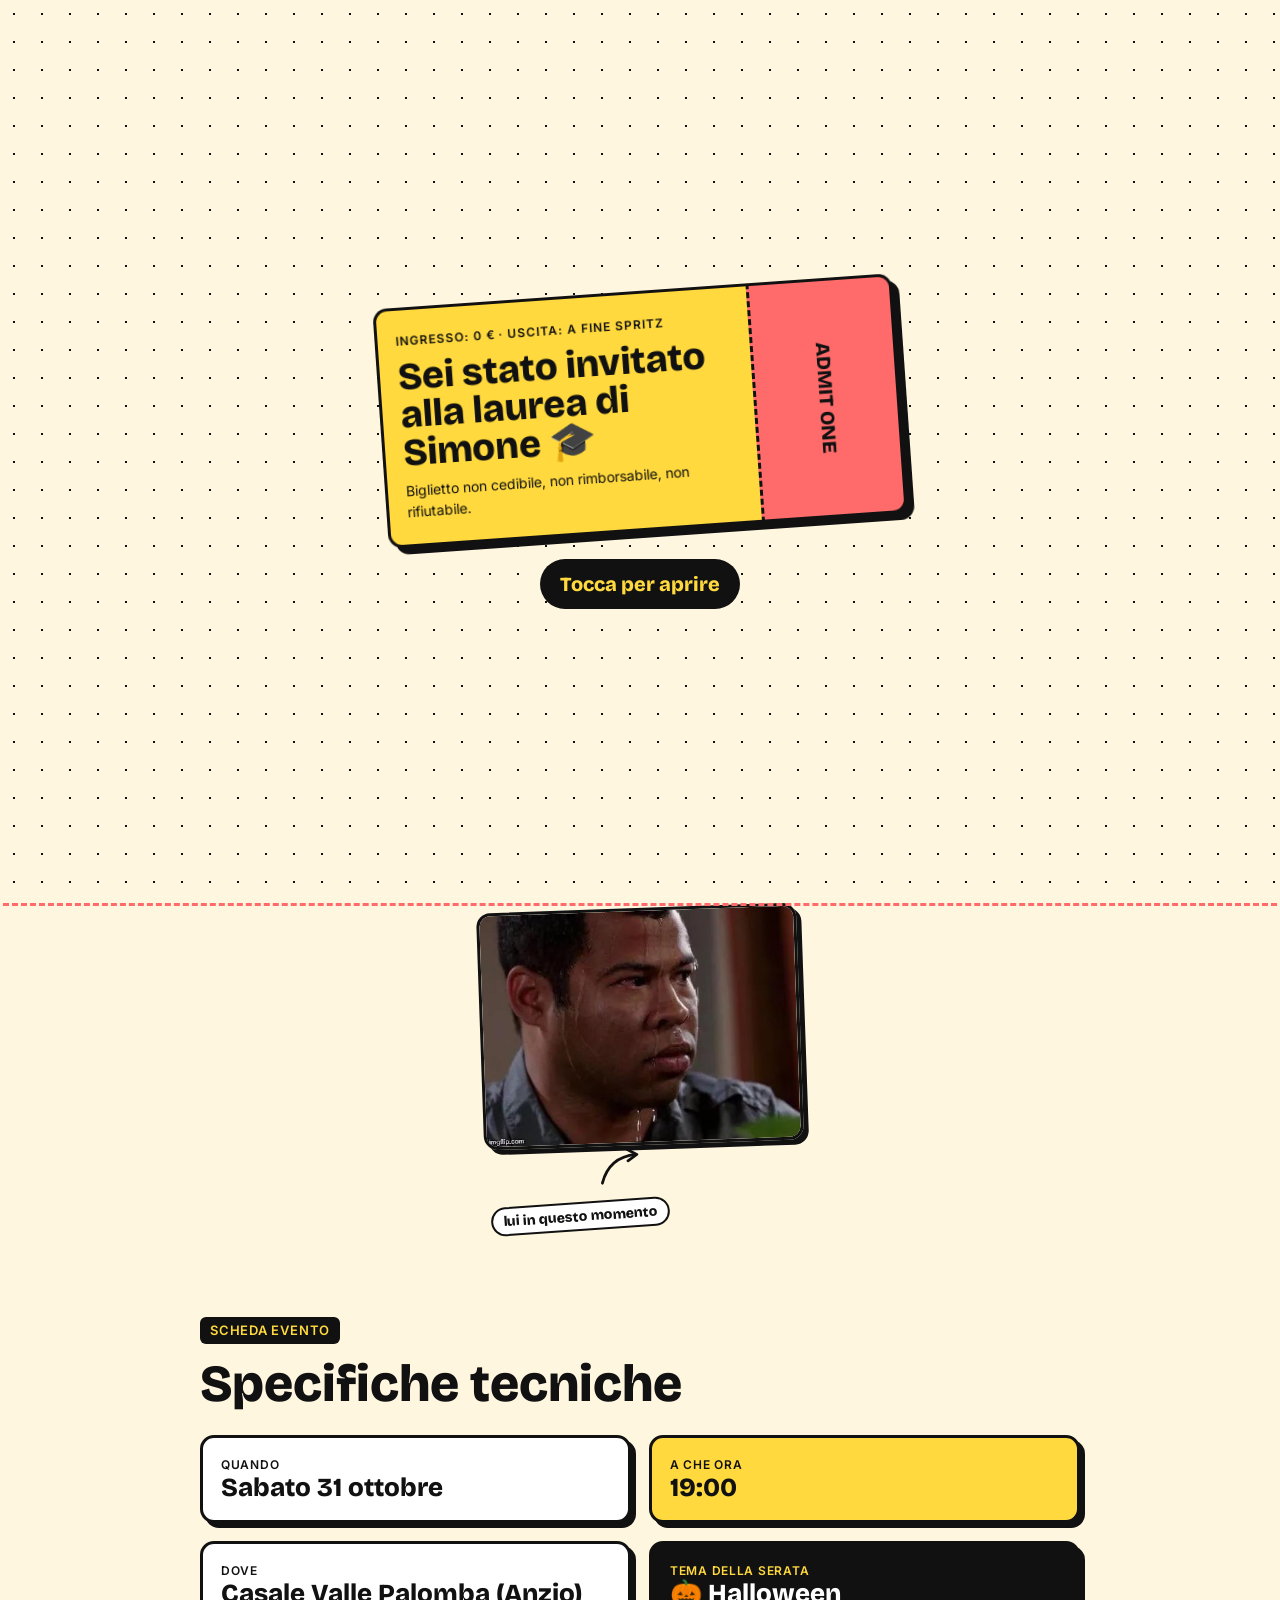
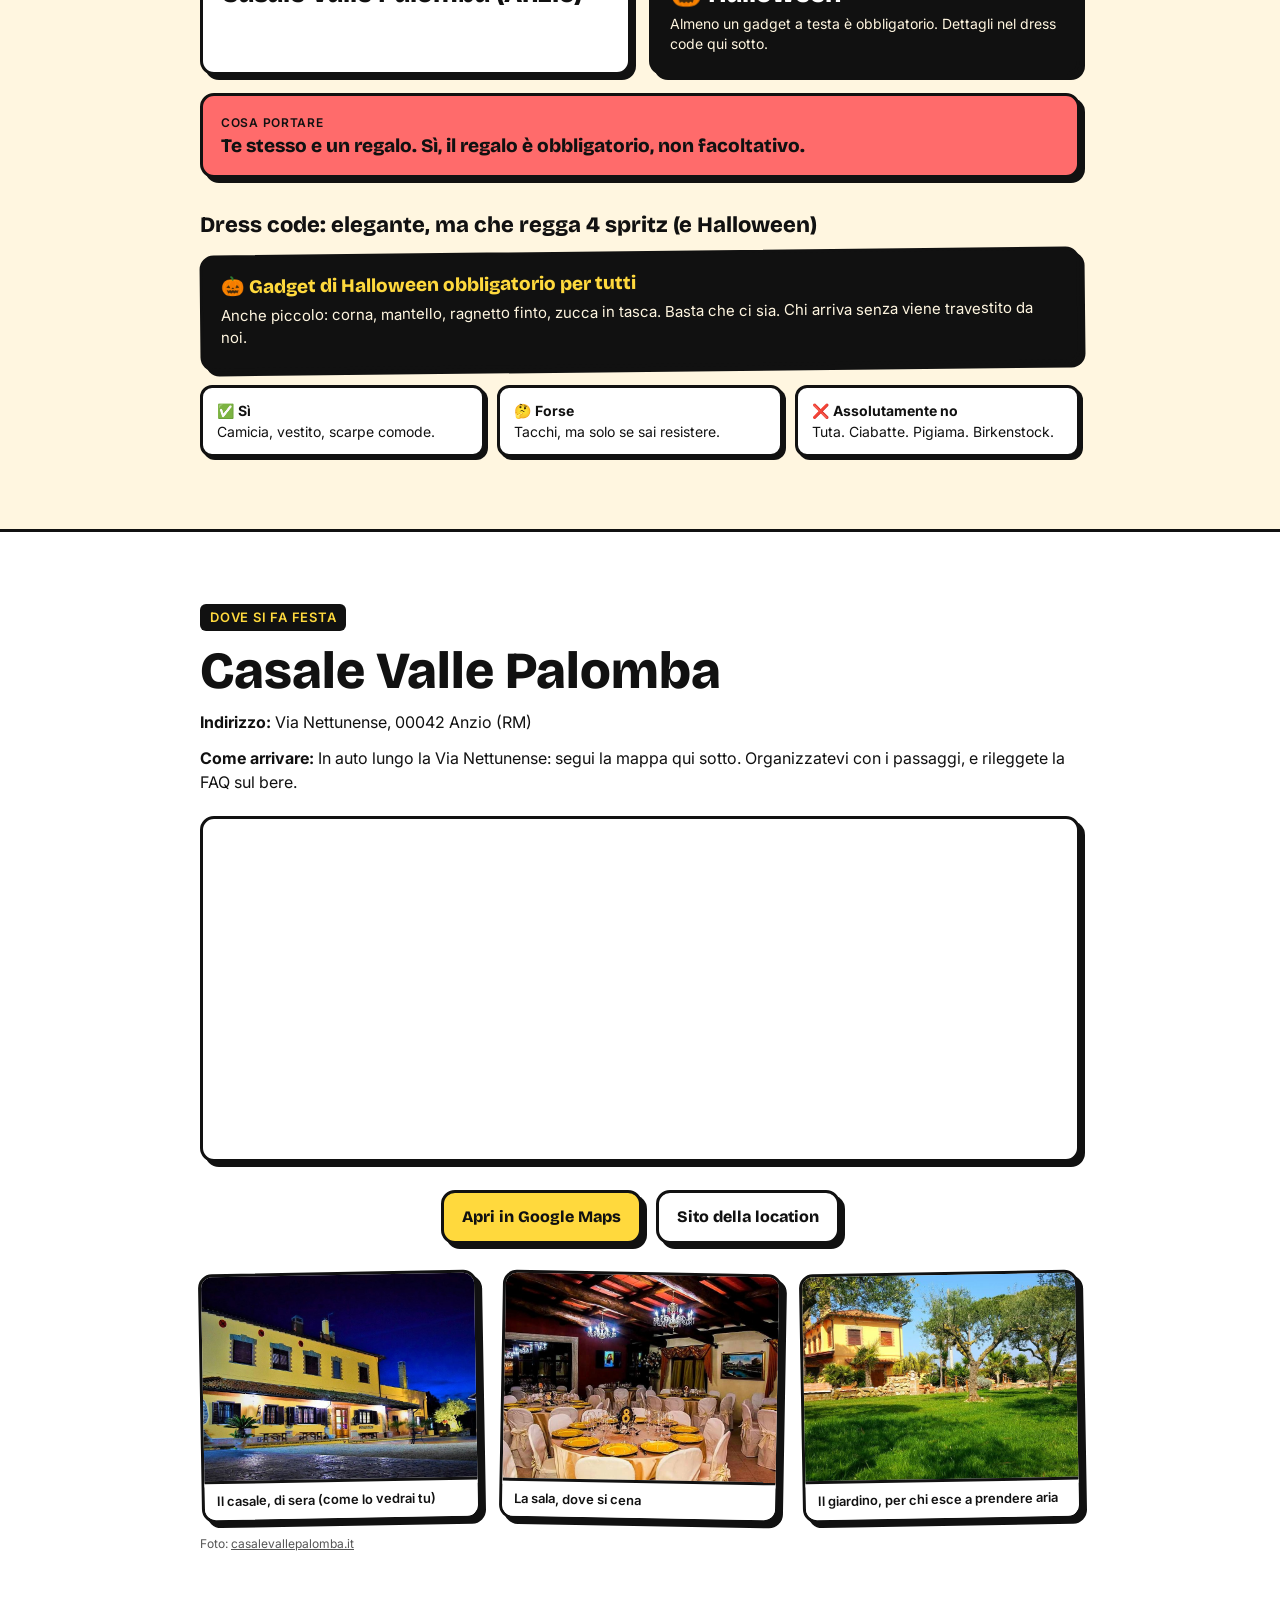
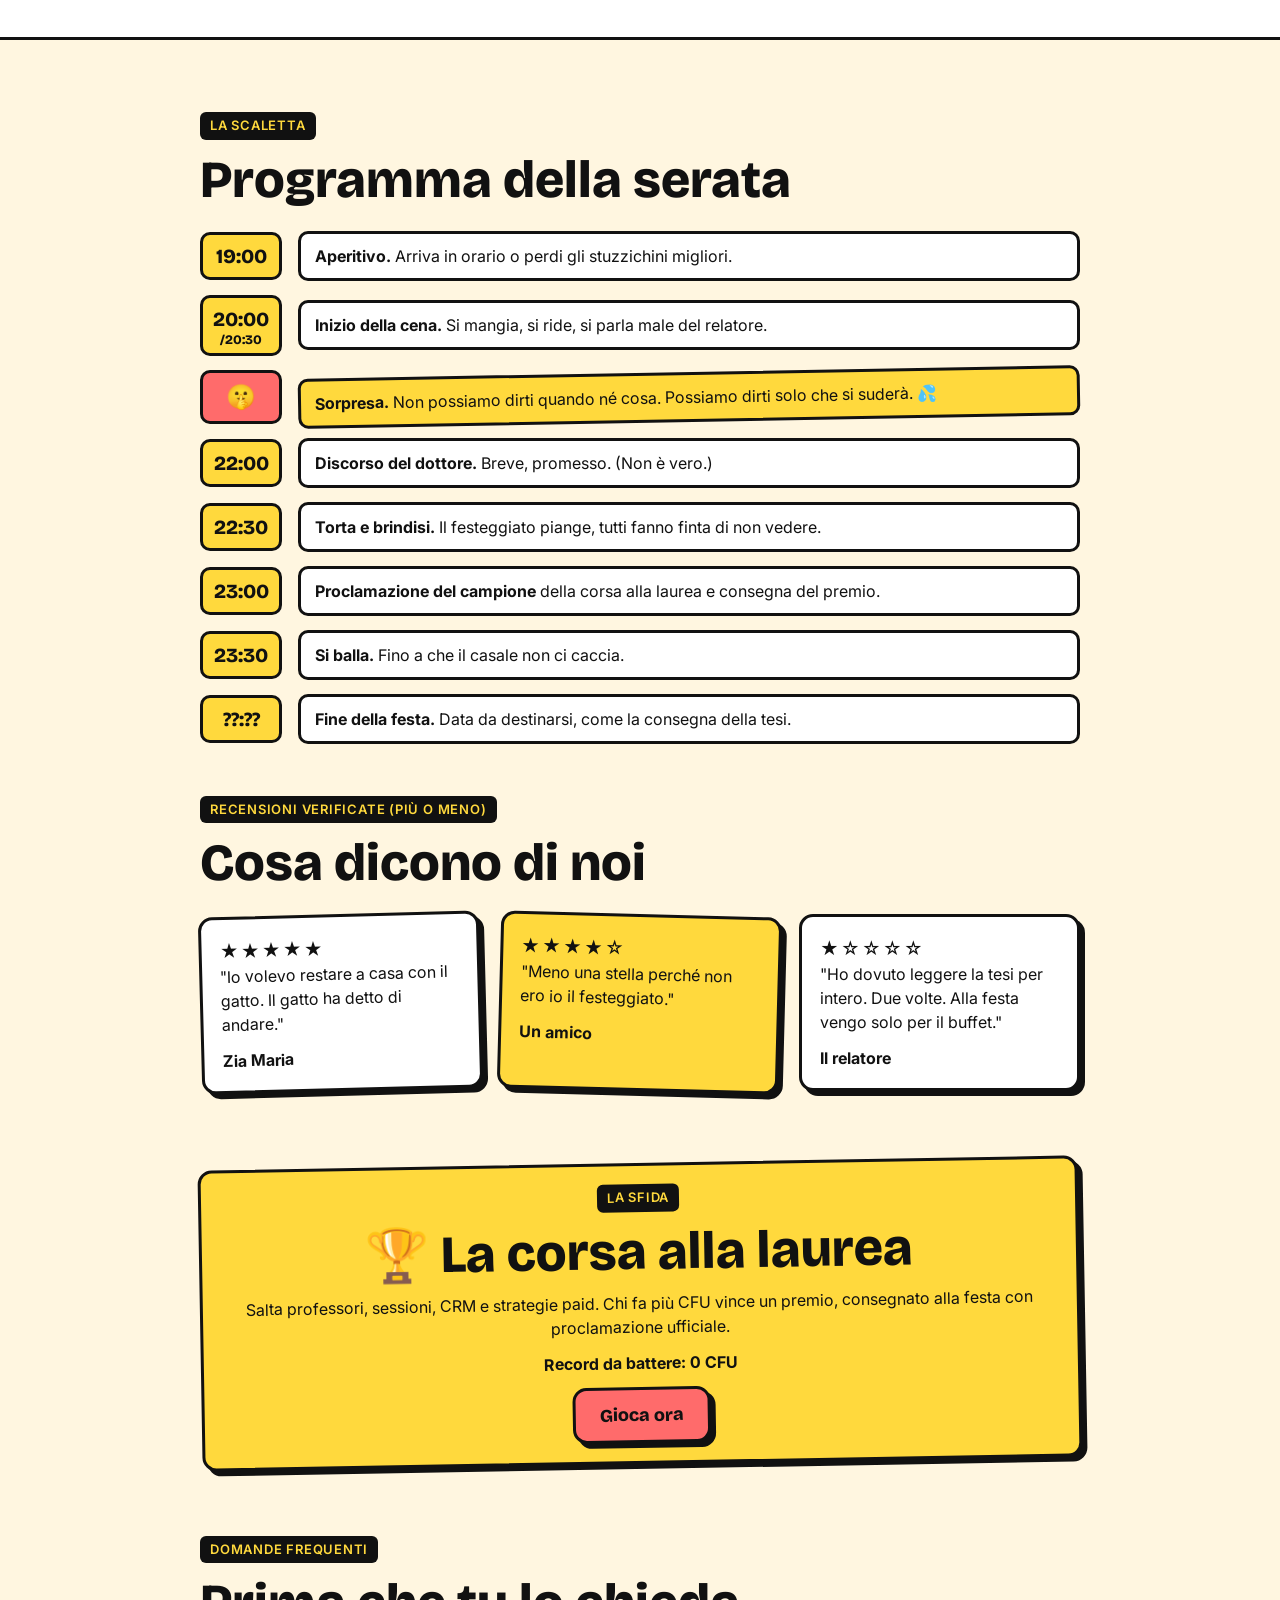
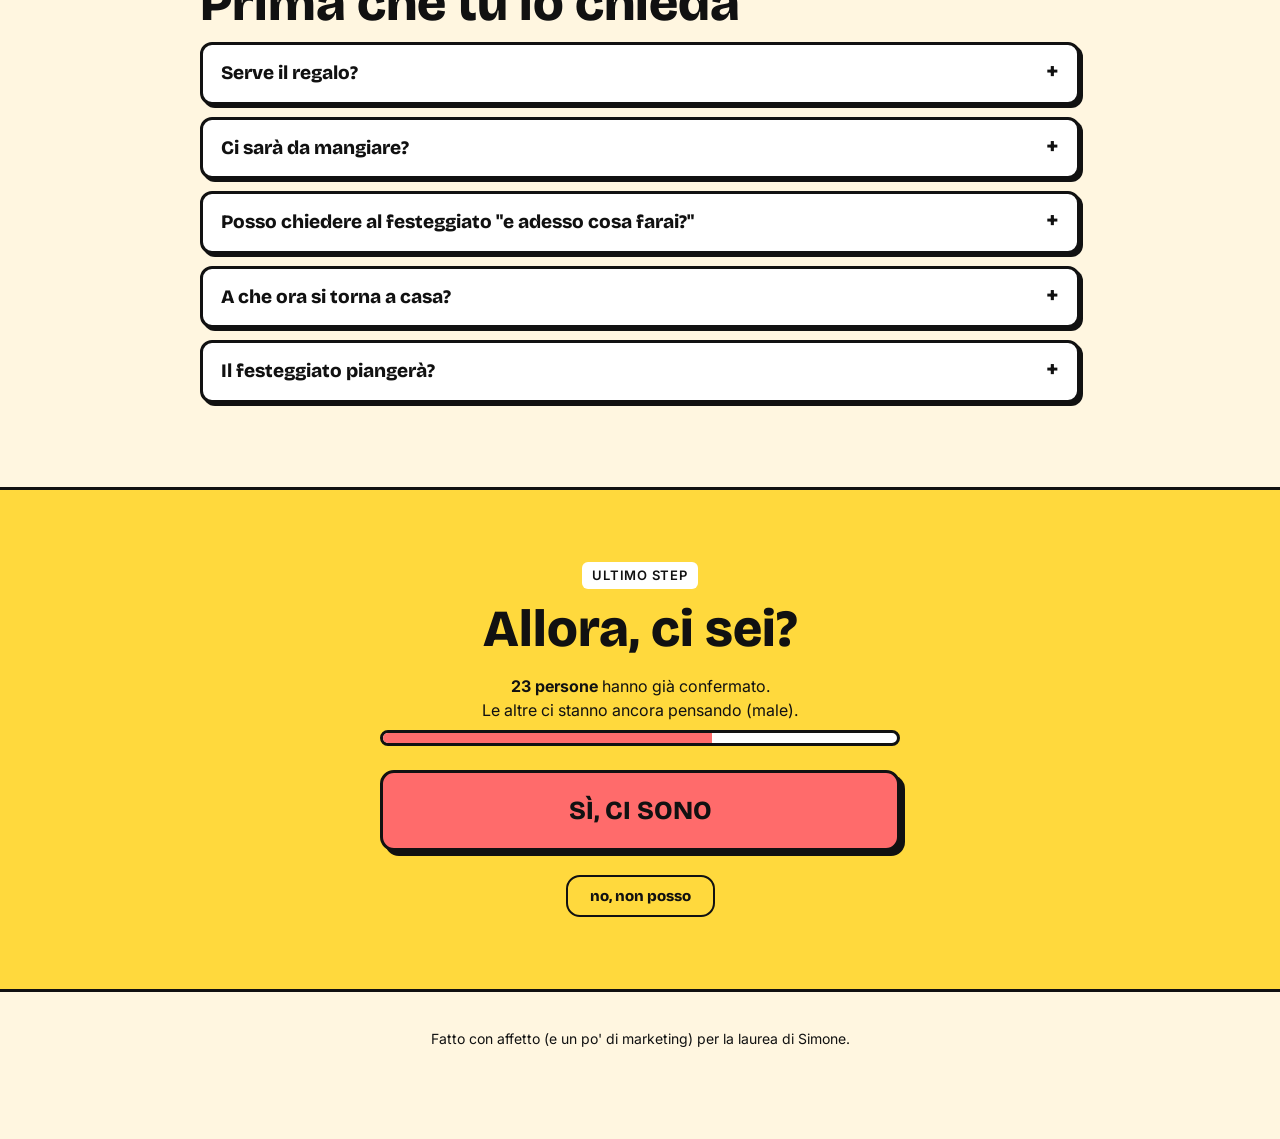
==== commit cde6c6e7: "Minigioco più equo con tutorial e tema Halloween più visibile Minigioco - Mini tutorial "Come si gio" ====
--- a/index.html
+++ b/index.html
@@ -11,9 +11,9 @@
   <meta property="og:type" content="website">
   <meta property="og:url" content="https://simonefusco2001.github.io/festa-laurea/">
   <meta property="og:title" content="🎓 Sei stato invitato alla laurea di Simone">
-  <meta property="og:description" content="Sabato 31 ottobre, ore 19:00, Casale Valle Palomba (Anzio). Apri il biglietto, conferma entro il 23 ottobre e sfida gli altri alla corsa alla laurea: chi fa più punti vince un premio.">
+  <meta property="og:description" content="Sabato 31 ottobre, ore 19:00, Casale Valle Palomba (Anzio). Festa a tema Halloween. Apri il biglietto, conferma entro il 23 ottobre e sfida gli altri alla corsa alla laurea: chi fa più punti vince un premio.">
   <meta property="og:image:alt" content="Biglietto giallo: sei stato invitato alla laurea di Simone, sabato 31 ottobre ore 19:00 ad Anzio">
-  <meta property="og:image" content="https://simonefusco2001.github.io/festa-laurea/og-image.png?v=43">
+  <meta property="og:image" content="https://simonefusco2001.github.io/festa-laurea/og-image.png?v=52">
   <meta property="og:image:width" content="1200">
   <meta property="og:image:height" content="630">
   <meta property="og:locale" content="it_IT">
@@ -23,7 +23,7 @@
   <link rel="preconnect" href="https://fonts.googleapis.com">
   <link rel="preconnect" href="https://fonts.gstatic.com" crossorigin>
   <link href="https://fonts.googleapis.com/css2?family=Bricolage+Grotesque:opsz,wght@12..96,500;12..96,800&family=Inter:wght@400;600&display=swap" rel="stylesheet">
-  <link rel="stylesheet" href="css/style.css?v=43">
+  <link rel="stylesheet" href="css/style.css?v=52">
 </head>
 <body class="locked">
 
@@ -53,9 +53,14 @@
         <div class="game__hud"><span>CFU <b id="g-score">0</b></span><span>Record <b id="g-best">0</b></span></div>
 
         <div class="game__panel" id="g-start">
-          <p><b>Salta professori, sessioni e KPI</b> e arriva alla laurea.</p>
-          <p class="game__how">Tocca lo schermo o premi spazio per saltare. Più vai avanti, più si complica.</p>
-          <button class="btn" id="g-play" type="button">Gioca</button>
+          <p class="tuto__title">Come si gioca</p>
+          <ul class="tuto">
+            <li><span class="ico">👆</span><span>Tocca lo schermo per <b>saltare</b> prof, esami e KPI</span></li>
+            <li><span class="ico">🌿</span><span>Le <b>corone d'alloro</b> rotolano: salta un attimo prima</span></li>
+            <li><span class="ico">📩</span><span>Le <b>DEADLINE</b> volano: resta a terra e passaci sotto</span></li>
+            <li><span class="ico">📈</span><span>Più CFU fai, più si complica (piano piano)</span></li>
+          </ul>
+          <button class="btn" id="g-play" type="button">Ho capito, gioca</button>
         </div>
 
         <div class="game__panel" id="g-over" hidden>
@@ -115,7 +120,7 @@
         <h1><span data-f="nome">Simone</span> diventa Dottore.
           <span class="again">(di nuovo)<img class="meme-sticker" src="img/meme-di-nuovo.jpg" alt="Meme di DiCaprio che ride col bicchiere in mano"></span>
         </h1>
-        <p class="lead"><mark class="when"><span data-f="dataLabel">Sabato 31 ottobre</span>, ore <span data-f="ora">19:00</span></mark><br>Tu puoi diventare "quello che c'era".</p>
+        <p class="lead"><mark class="when"><span data-f="dataLabel">Sabato 31 ottobre</span>, ore <span data-f="ora">19:00</span></mark><br><span class="theme">🎃 Festa a tema <b>Halloween</b>: gadget obbligatorio</span><br>Tu puoi diventare "quello che c'era".</p>
         <a class="btn btn--big" href="#rsvp">Ci sono, ovviamente</a>
         <p class="urgency">⏳ Ultimi posti disponibili: offerta valida entro il <b data-f="scadenzaRisposte">23 ottobre</b></p>
         <div class="countdown" aria-label="Conto alla rovescia">
@@ -144,15 +149,16 @@
           <div class="box"><span class="k">Quando</span><span class="v" data-f="dataLabel">Sabato 31 ottobre</span></div>
           <div class="box box--yellow"><span class="k">A che ora</span><span class="v" data-f="ora">19:00</span></div>
           <div class="box box--wide"><span class="k">Dove</span><span class="v"><span data-f="locNome">Casale Valle Palomba</span> (Anzio)</span></div>
+          <div class="box box--ink box--wide"><span class="k">Tema della serata</span><span class="v">🎃 Halloween</span><span class="v--sub">Almeno un gadget a testa è obbligatorio. Dettagli nel dress code qui sotto.</span></div>
           <div class="box box--coral box--wide"><span class="k">Cosa portare</span><span class="v v--long">Te stesso e un regalo. Sì, il regalo è obbligatorio, non facoltativo.</span></div>
         </div>
-        <h3 style="margin-top:36px">Dress code: elegante, ma che regga 4 spritz</h3>
+        <h3 style="margin-top:36px">Dress code: elegante, ma che regga 4 spritz (e Halloween)</h3>
+        <div class="box box--ink halloween"><span class="halloween__title">🎃 Gadget di Halloween obbligatorio per tutti</span>Anche piccolo: corna, mantello, ragnetto finto, zucca in tasca. Basta che ci sia. Chi arriva senza viene travestito da noi.</div>
         <div class="dress">
           <div>✅ <b>Sì</b><br>Camicia, vestito, scarpe comode.</div>
           <div>🤔 <b>Forse</b><br>Tacchi, ma solo se sai resistere.</div>
           <div>❌ <b>Assolutamente no</b><br>Tuta. Ciabatte. Pigiama. Birkenstock.</div>
         </div>
-        <div class="box box--yellow halloween">🎃 <b>Obbligatorio per tutti:</b> almeno un gadget di Halloween, anche piccolo. Corna, mantello, ragnetto finto, zucca in tasca: basta che ci sia. Chi arriva senza viene travestito da noi.</div>
       </div>
     </section>
 
@@ -345,9 +351,9 @@
     <div class="wrap">Fatto con affetto (e un po' di marketing) per la laurea di <span data-f="nome">Simone</span>.</div>
   </footer>
 
-  <script src="js/config.js?v=43"></script>
-  <script src="js/common.js?v=43"></script>
-  <script src="js/game.js?v=43"></script>
-  <script src="js/main.js?v=43"></script>
+  <script src="js/config.js?v=52"></script>
+  <script src="js/common.js?v=52"></script>
+  <script src="js/game.js?v=52"></script>
+  <script src="js/main.js?v=52"></script>
 </body>
 </html>
--- a/css/style.css
+++ b/css/style.css
@@ -139,6 +139,20 @@
 .game__panel p { margin: 0; }
 .game__panel .btn { margin-top: 8px; }
 .game__how { font-size: 14px; }
+/* mini tutorial prima della partita */
+.tuto__title { font-family: var(--font-head); font-weight: 800; font-size: 18px; margin: 0 0 4px !important; }
+.tuto { list-style: none; margin: 0; padding: 0; text-align: left; max-width: 330px; display: grid; gap: 4px; }
+.tuto li { display: flex; gap: 8px; align-items: flex-start; font-size: 13px; line-height: 1.3; }
+.tuto li .ico { flex: 0 0 18px; text-align: center; }
+#g-start .btn { margin-top: 10px; }
+/* telefoni piccoli: tutorial più compatto, così entra nel campo di gioco senza ingrandirlo */
+@media (max-width: 380px) {
+  #g-start { padding: 8px 10px; gap: 2px; }
+  .tuto__title { font-size: 16px; }
+  .tuto { gap: 2px; }
+  .tuto li { font-size: 12px; line-height: 1.25; }
+  #g-start .btn { margin-top: 6px; padding: 8px 18px; font-size: 16px; }
+}
 .game__btns { display: flex; gap: 10px; }
 .game__name { max-width: 420px; margin: 32px auto 0; padding: 16px 16px 18px; text-align: left; }
 .game__name[hidden] { display: none; }
@@ -285,7 +299,7 @@
   .hero .sticker-wrap--b, .gift-hero .sticker-wrap--b { right: 10px; }
   .sticker-wrap .sticker-note, .sticker-wrap .sticker-arrow { display: none; }
   .hero .sticker, .gift-hero .sticker { width: 64px; height: 64px; border-width: 2.5px; box-shadow: 3px 3px 0 var(--ink); }
-  main .gift-hero .kicker { margin: 18px 0 52px; }
+  main .gift-hero .kicker { margin: 4px 0 66px; }
   .notice:not([hidden]) ~ main .gift-hero .sticker-wrap { top: 22px; }
   .hero .sticker-wrap, .gift-hero .sticker-wrap { cursor: pointer; -webkit-tap-highlight-color: transparent; }
   .hero .show-note .sticker-note, .gift-hero .show-note .sticker-note {
@@ -311,6 +325,9 @@
 }
 /* iPhone SE: sticker più piccoli così il messaggio della hero resta su due righe */
 @media (max-width: 360px) {
+  /* regali: fumetti un po' più in basso per staccarli da "Grazie per esserci" */
+  .gift-hero .show-note .sticker-note { top: calc(100% + 20px); }
+  main .gift-hero .kicker { margin-bottom: 78px; }
   .hero .sticker, .gift-hero .sticker { width: 52px; height: 52px; }
   .hero .sticker-wrap, .gift-hero .sticker-wrap { top: 92px; }
   .hero .sticker-wrap--a, .gift-hero .sticker-wrap--a { left: 6px; }
@@ -326,7 +343,7 @@
 /* ---------- Info ---------- */
 /* 2 colonne fisse: le 4 card formano un 2x2 senza card orfane spostate a sinistra */
 .grid { display: grid; grid-template-columns: 1fr; gap: 18px; margin-top: 24px; }
-@media (min-width: 600px) { .grid { grid-template-columns: repeat(2, 1fr); } }
+@media (min-width: 600px) { .grid { grid-template-columns: repeat(2, 1fr); } .grid > :last-child:nth-child(odd) { grid-column: 1 / -1; } }
 .grid .box .k { font-size: 12px; font-weight: 600; text-transform: uppercase; letter-spacing: .06em; display: block; }
 .grid .box .v { font-family: var(--font-head); font-weight: 800; font-size: 26px; line-height: 1.05; }
 /* 1 colonna su telefono, 3 affiancate su schermi larghi: niente card orfane */
@@ -340,7 +357,14 @@
   .grid .box .v { font-size: 22px; }
 }
 .grid .box .v.v--long { font-size: 19px; line-height: 1.25; display: block; margin-top: 2px; }
-.halloween { margin-top: 16px; font-size: 15px; transform: rotate(-.6deg); }
+/* Halloween ben visibile: card nera, l'unica del sito, con titolo in giallo */
+.box--ink { background: var(--ink); color: var(--cream); }
+.box--ink .k { color: var(--yellow); }
+.box--ink .v { color: var(--white); }
+.v--sub { display: block; margin-top: 6px; font-size: 14px; line-height: 1.4; color: var(--cream); }
+.halloween { margin: 14px 0 16px; font-size: 15px; line-height: 1.5; transform: rotate(-.6deg); }
+.halloween__title { display: block; font-family: var(--font-head); font-weight: 800; font-size: 19px; line-height: 1.2; color: var(--yellow); margin-bottom: 6px; }
+.hero .theme { display: inline-block; font-weight: 600; font-size: 15px; margin: 0 0 6px; }
 
 /* ---------- Location ---------- */
 .map { border: var(--border); border-radius: var(--radius); box-shadow: var(--shadow); overflow: hidden; margin: 22px 0 28px; background: var(--white); }
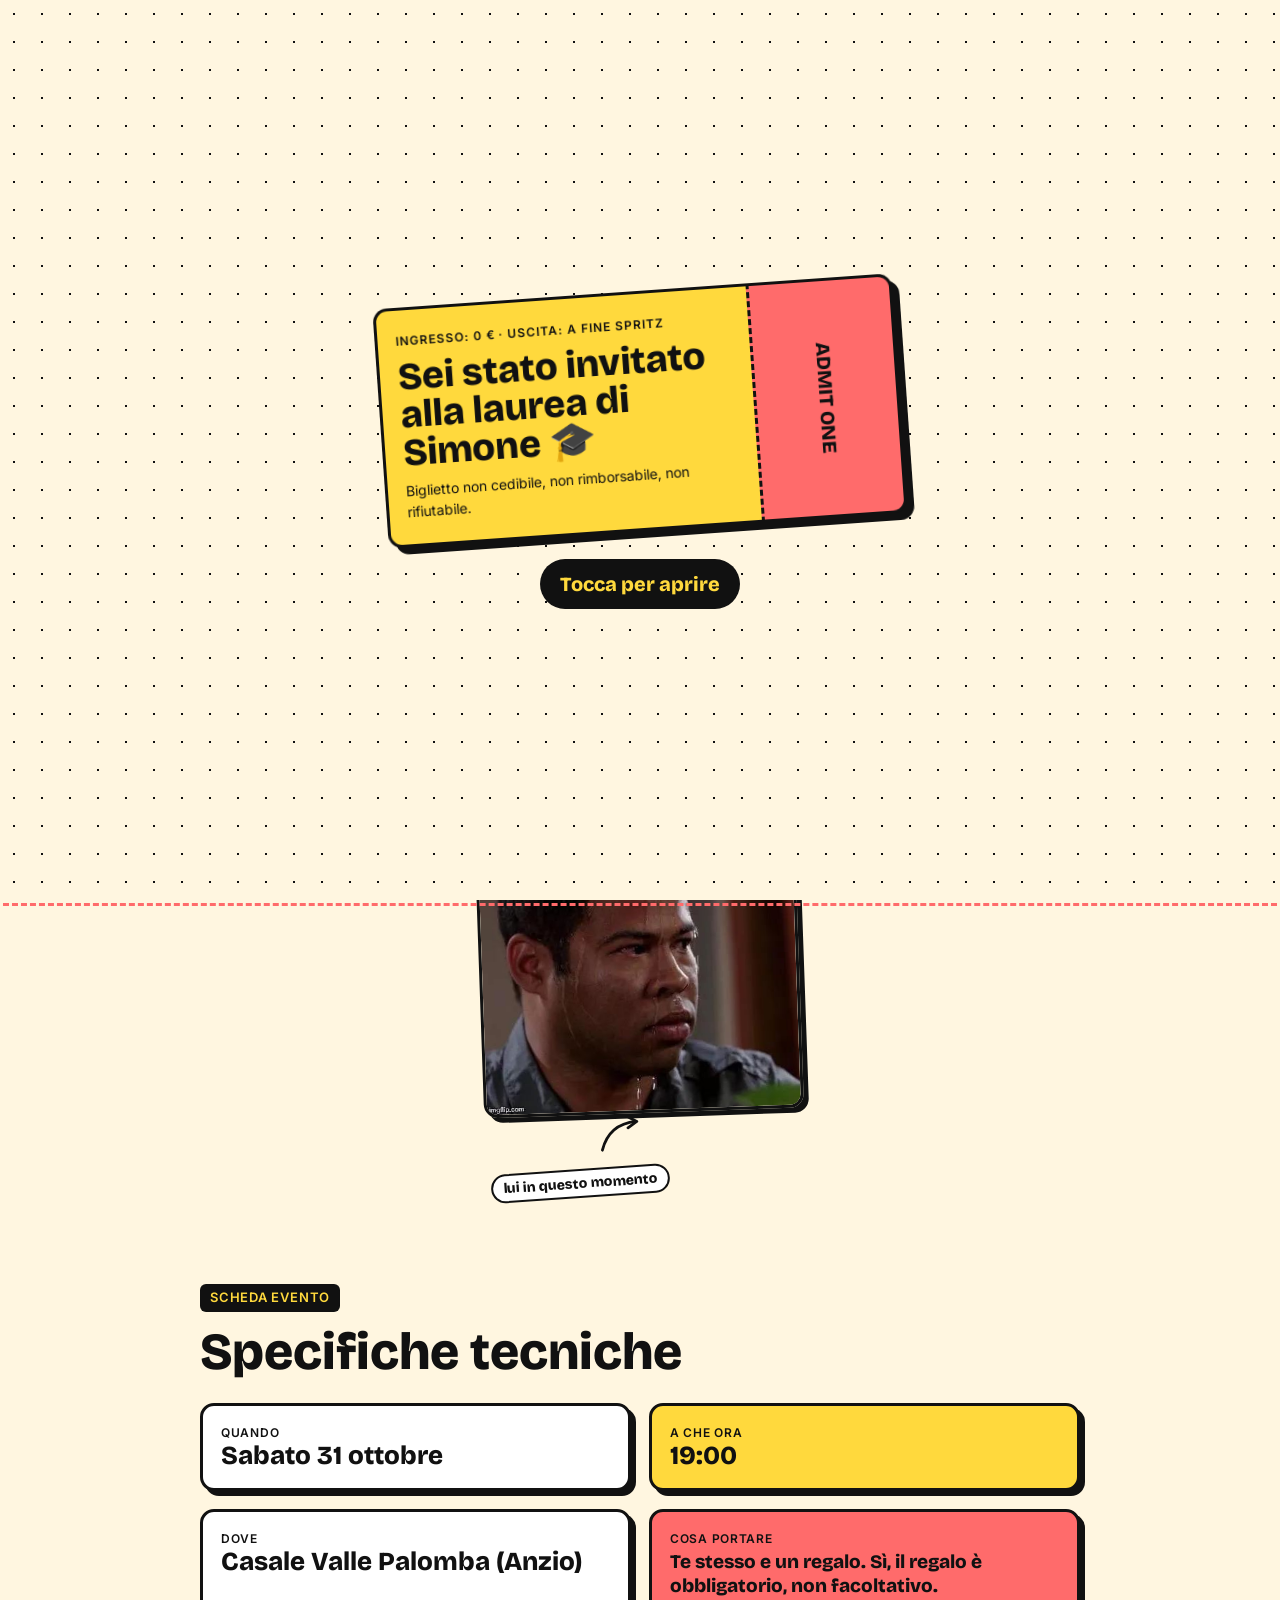
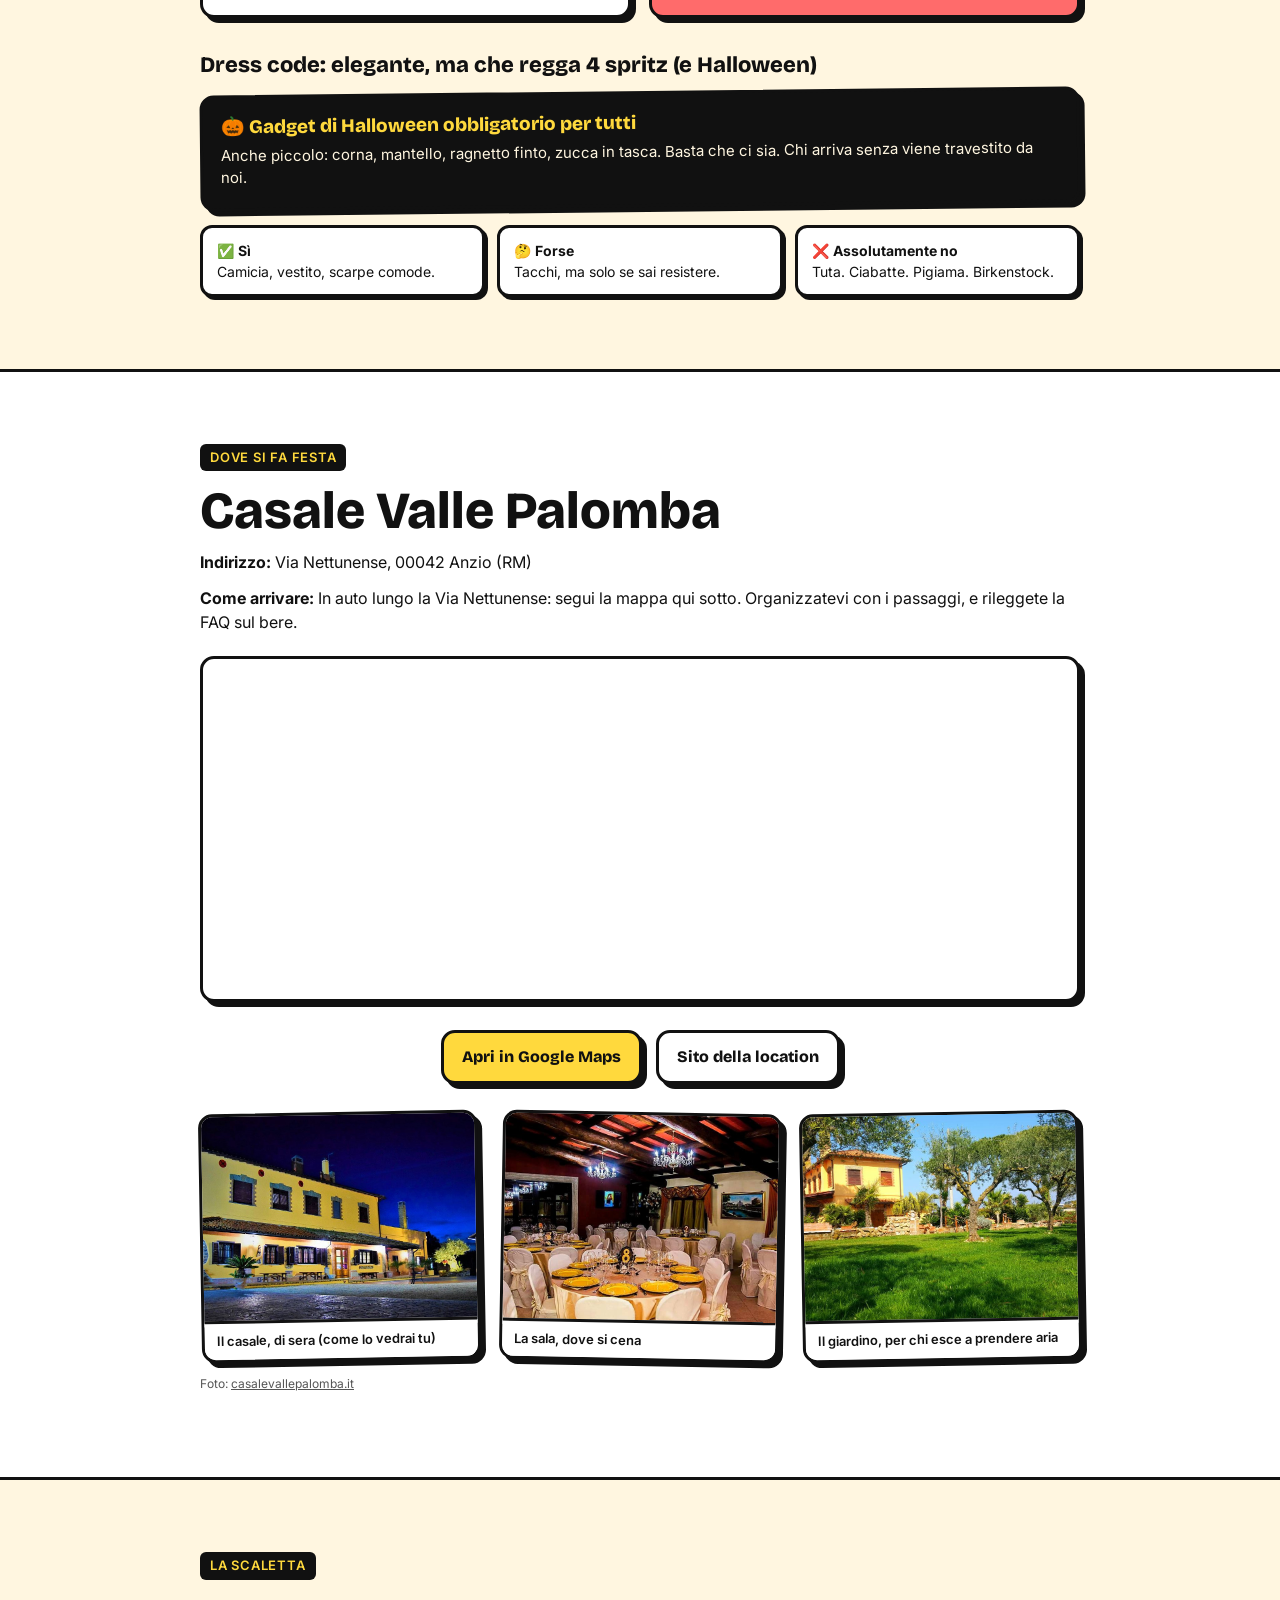
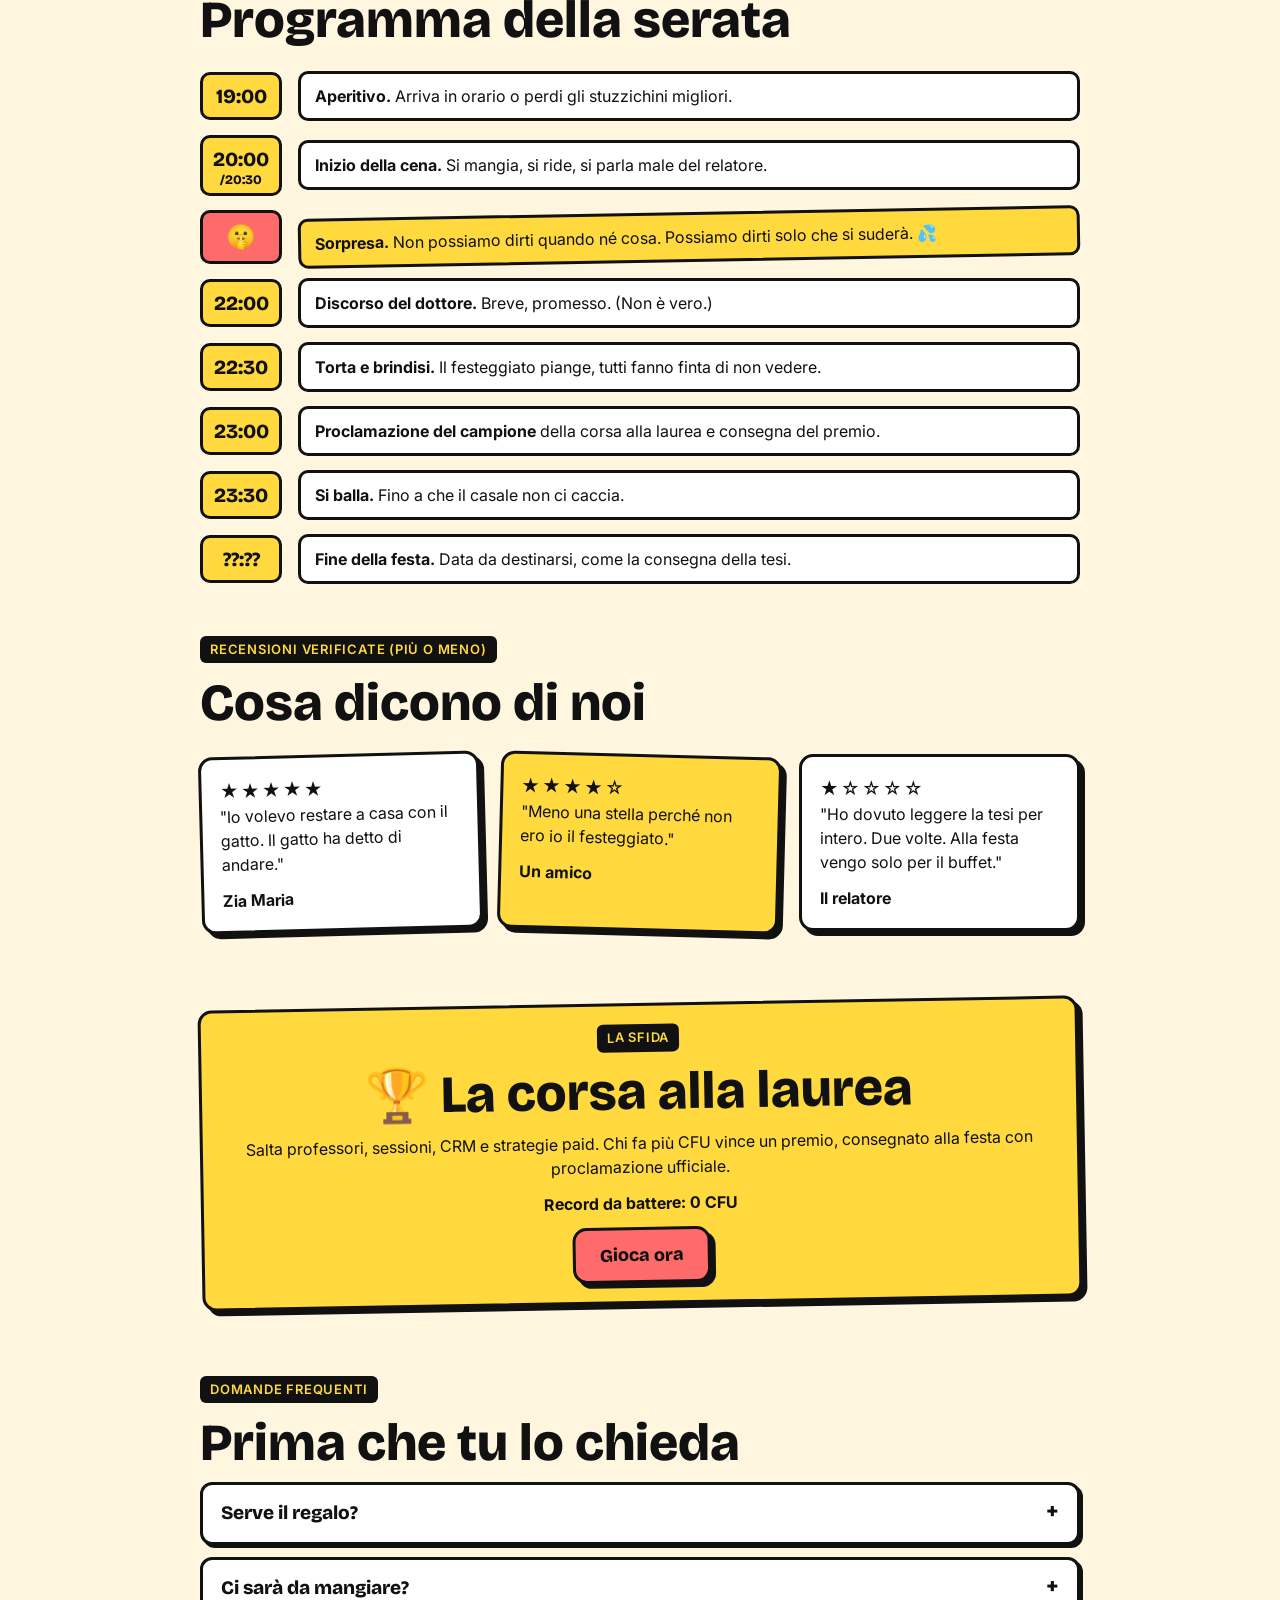
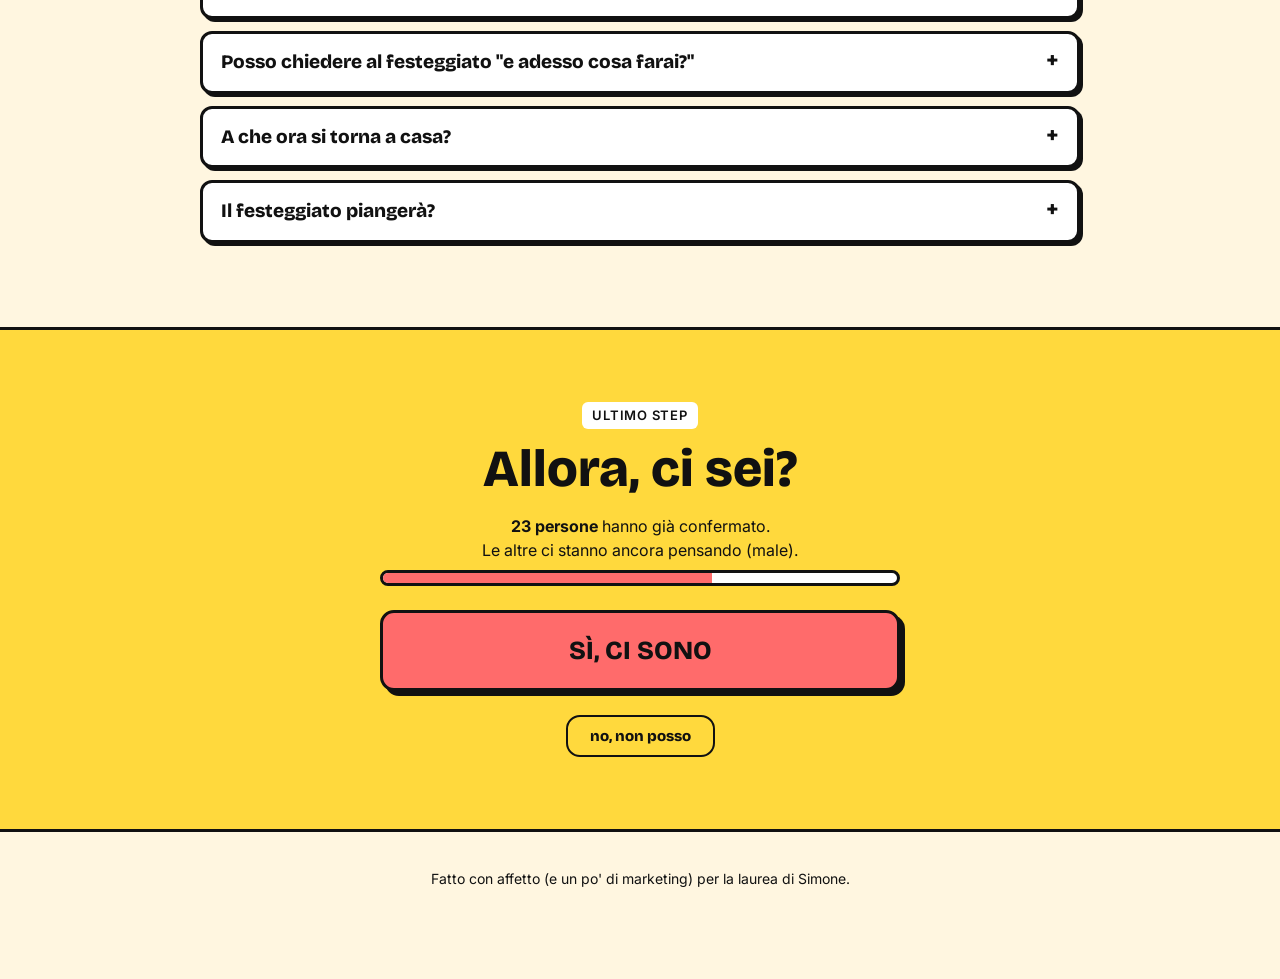
==== commit 9c0b391b: "Halloween tolto dalla hero e dalla scheda evento Resta in evidenza in cima al dress code.  Co-Author" ====
--- a/index.html
+++ b/index.html
@@ -13,7 +13,7 @@
   <meta property="og:title" content="🎓 Sei stato invitato alla laurea di Simone">
   <meta property="og:description" content="Sabato 31 ottobre, ore 19:00, Casale Valle Palomba (Anzio). Festa a tema Halloween. Apri il biglietto, conferma entro il 23 ottobre e sfida gli altri alla corsa alla laurea: chi fa più punti vince un premio.">
   <meta property="og:image:alt" content="Biglietto giallo: sei stato invitato alla laurea di Simone, sabato 31 ottobre ore 19:00 ad Anzio">
-  <meta property="og:image" content="https://simonefusco2001.github.io/festa-laurea/og-image.png?v=52">
+  <meta property="og:image" content="https://simonefusco2001.github.io/festa-laurea/og-image.png?v=53">
   <meta property="og:image:width" content="1200">
   <meta property="og:image:height" content="630">
   <meta property="og:locale" content="it_IT">
@@ -23,7 +23,7 @@
   <link rel="preconnect" href="https://fonts.googleapis.com">
   <link rel="preconnect" href="https://fonts.gstatic.com" crossorigin>
   <link href="https://fonts.googleapis.com/css2?family=Bricolage+Grotesque:opsz,wght@12..96,500;12..96,800&family=Inter:wght@400;600&display=swap" rel="stylesheet">
-  <link rel="stylesheet" href="css/style.css?v=52">
+  <link rel="stylesheet" href="css/style.css?v=53">
 </head>
 <body class="locked">
 
@@ -120,7 +120,7 @@
         <h1><span data-f="nome">Simone</span> diventa Dottore.
           <span class="again">(di nuovo)<img class="meme-sticker" src="img/meme-di-nuovo.jpg" alt="Meme di DiCaprio che ride col bicchiere in mano"></span>
         </h1>
-        <p class="lead"><mark class="when"><span data-f="dataLabel">Sabato 31 ottobre</span>, ore <span data-f="ora">19:00</span></mark><br><span class="theme">🎃 Festa a tema <b>Halloween</b>: gadget obbligatorio</span><br>Tu puoi diventare "quello che c'era".</p>
+        <p class="lead"><mark class="when"><span data-f="dataLabel">Sabato 31 ottobre</span>, ore <span data-f="ora">19:00</span></mark><br>Tu puoi diventare "quello che c'era".</p>
         <a class="btn btn--big" href="#rsvp">Ci sono, ovviamente</a>
         <p class="urgency">⏳ Ultimi posti disponibili: offerta valida entro il <b data-f="scadenzaRisposte">23 ottobre</b></p>
         <div class="countdown" aria-label="Conto alla rovescia">
@@ -149,7 +149,6 @@
           <div class="box"><span class="k">Quando</span><span class="v" data-f="dataLabel">Sabato 31 ottobre</span></div>
           <div class="box box--yellow"><span class="k">A che ora</span><span class="v" data-f="ora">19:00</span></div>
           <div class="box box--wide"><span class="k">Dove</span><span class="v"><span data-f="locNome">Casale Valle Palomba</span> (Anzio)</span></div>
-          <div class="box box--ink box--wide"><span class="k">Tema della serata</span><span class="v">🎃 Halloween</span><span class="v--sub">Almeno un gadget a testa è obbligatorio. Dettagli nel dress code qui sotto.</span></div>
           <div class="box box--coral box--wide"><span class="k">Cosa portare</span><span class="v v--long">Te stesso e un regalo. Sì, il regalo è obbligatorio, non facoltativo.</span></div>
         </div>
         <h3 style="margin-top:36px">Dress code: elegante, ma che regga 4 spritz (e Halloween)</h3>
@@ -351,9 +350,9 @@
     <div class="wrap">Fatto con affetto (e un po' di marketing) per la laurea di <span data-f="nome">Simone</span>.</div>
   </footer>
 
-  <script src="js/config.js?v=52"></script>
-  <script src="js/common.js?v=52"></script>
-  <script src="js/game.js?v=52"></script>
-  <script src="js/main.js?v=52"></script>
+  <script src="js/config.js?v=53"></script>
+  <script src="js/common.js?v=53"></script>
+  <script src="js/game.js?v=53"></script>
+  <script src="js/main.js?v=53"></script>
 </body>
 </html>
--- a/css/style.css
+++ b/css/style.css
@@ -361,10 +361,8 @@
 .box--ink { background: var(--ink); color: var(--cream); }
 .box--ink .k { color: var(--yellow); }
 .box--ink .v { color: var(--white); }
-.v--sub { display: block; margin-top: 6px; font-size: 14px; line-height: 1.4; color: var(--cream); }
 .halloween { margin: 14px 0 16px; font-size: 15px; line-height: 1.5; transform: rotate(-.6deg); }
 .halloween__title { display: block; font-family: var(--font-head); font-weight: 800; font-size: 19px; line-height: 1.2; color: var(--yellow); margin-bottom: 6px; }
-.hero .theme { display: inline-block; font-weight: 600; font-size: 15px; margin: 0 0 6px; }
 
 /* ---------- Location ---------- */
 .map { border: var(--border); border-radius: var(--radius); box-shadow: var(--shadow); overflow: hidden; margin: 22px 0 28px; background: var(--white); }
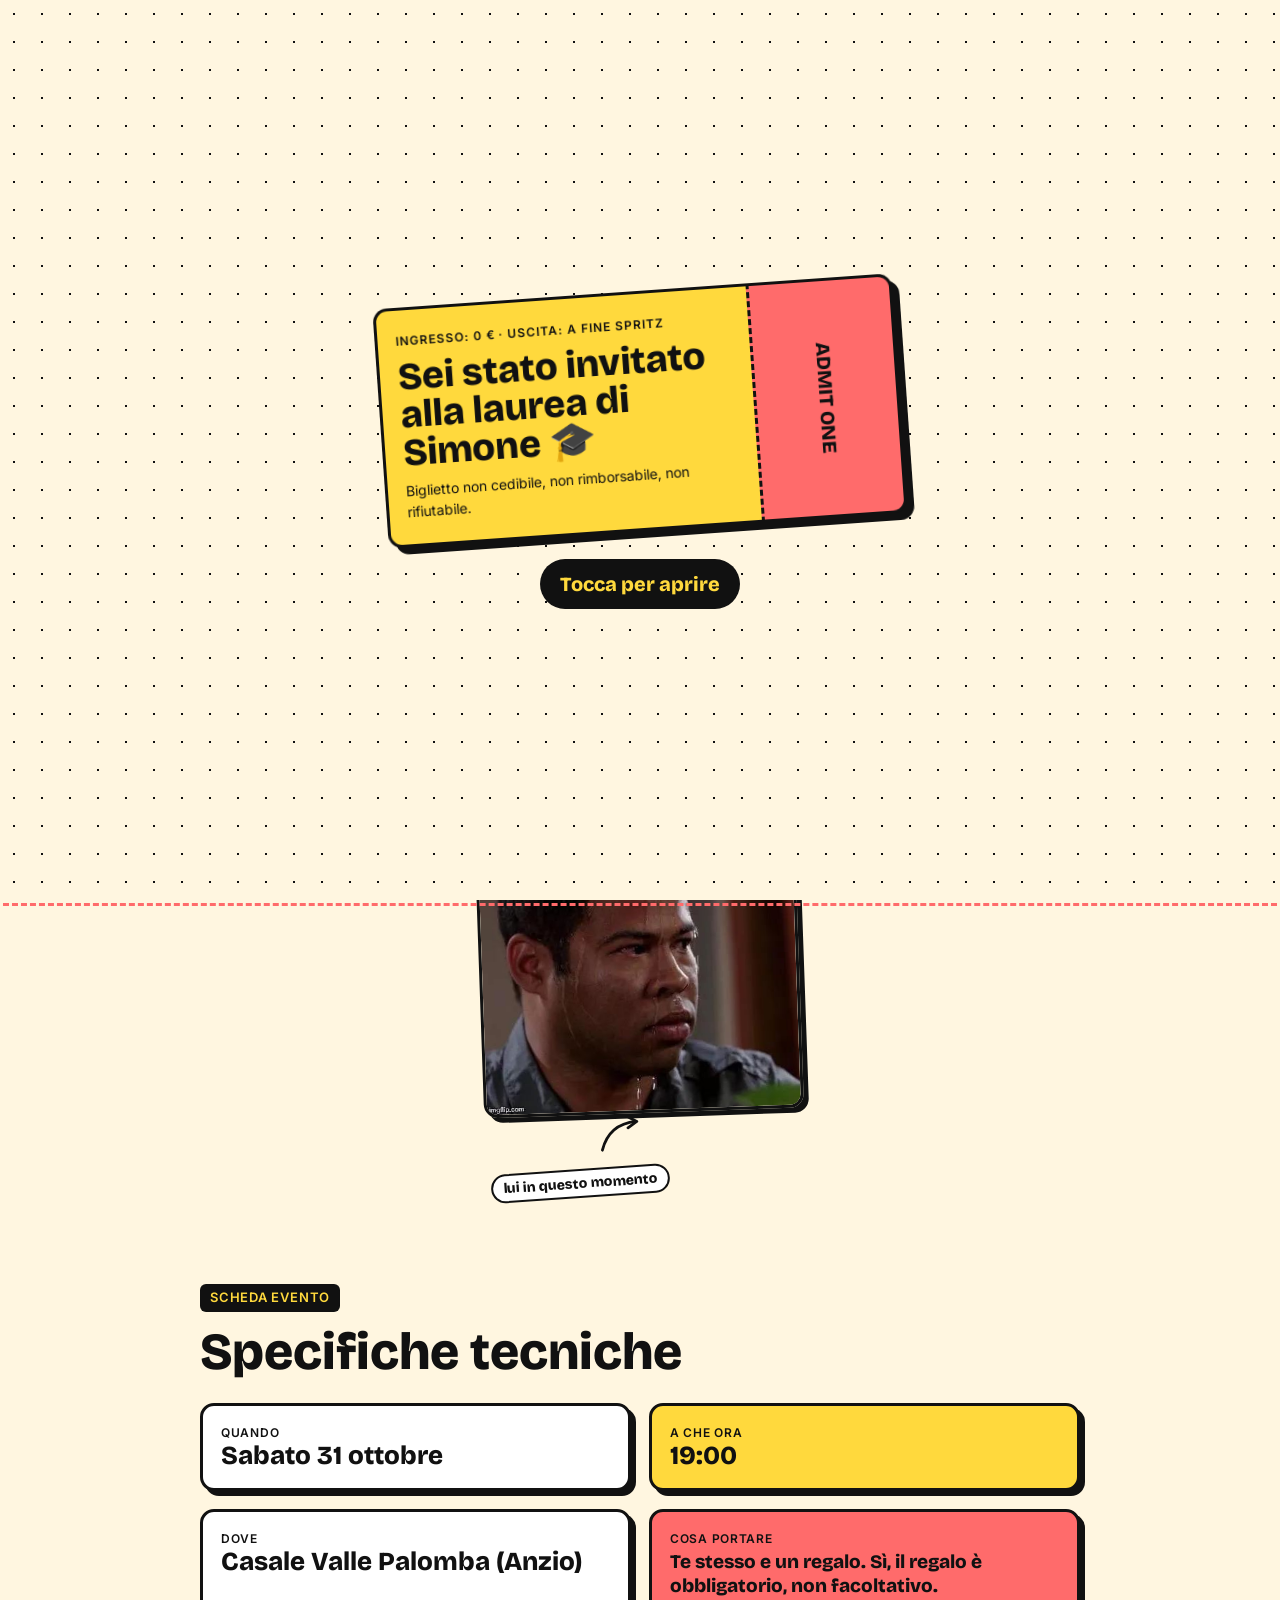
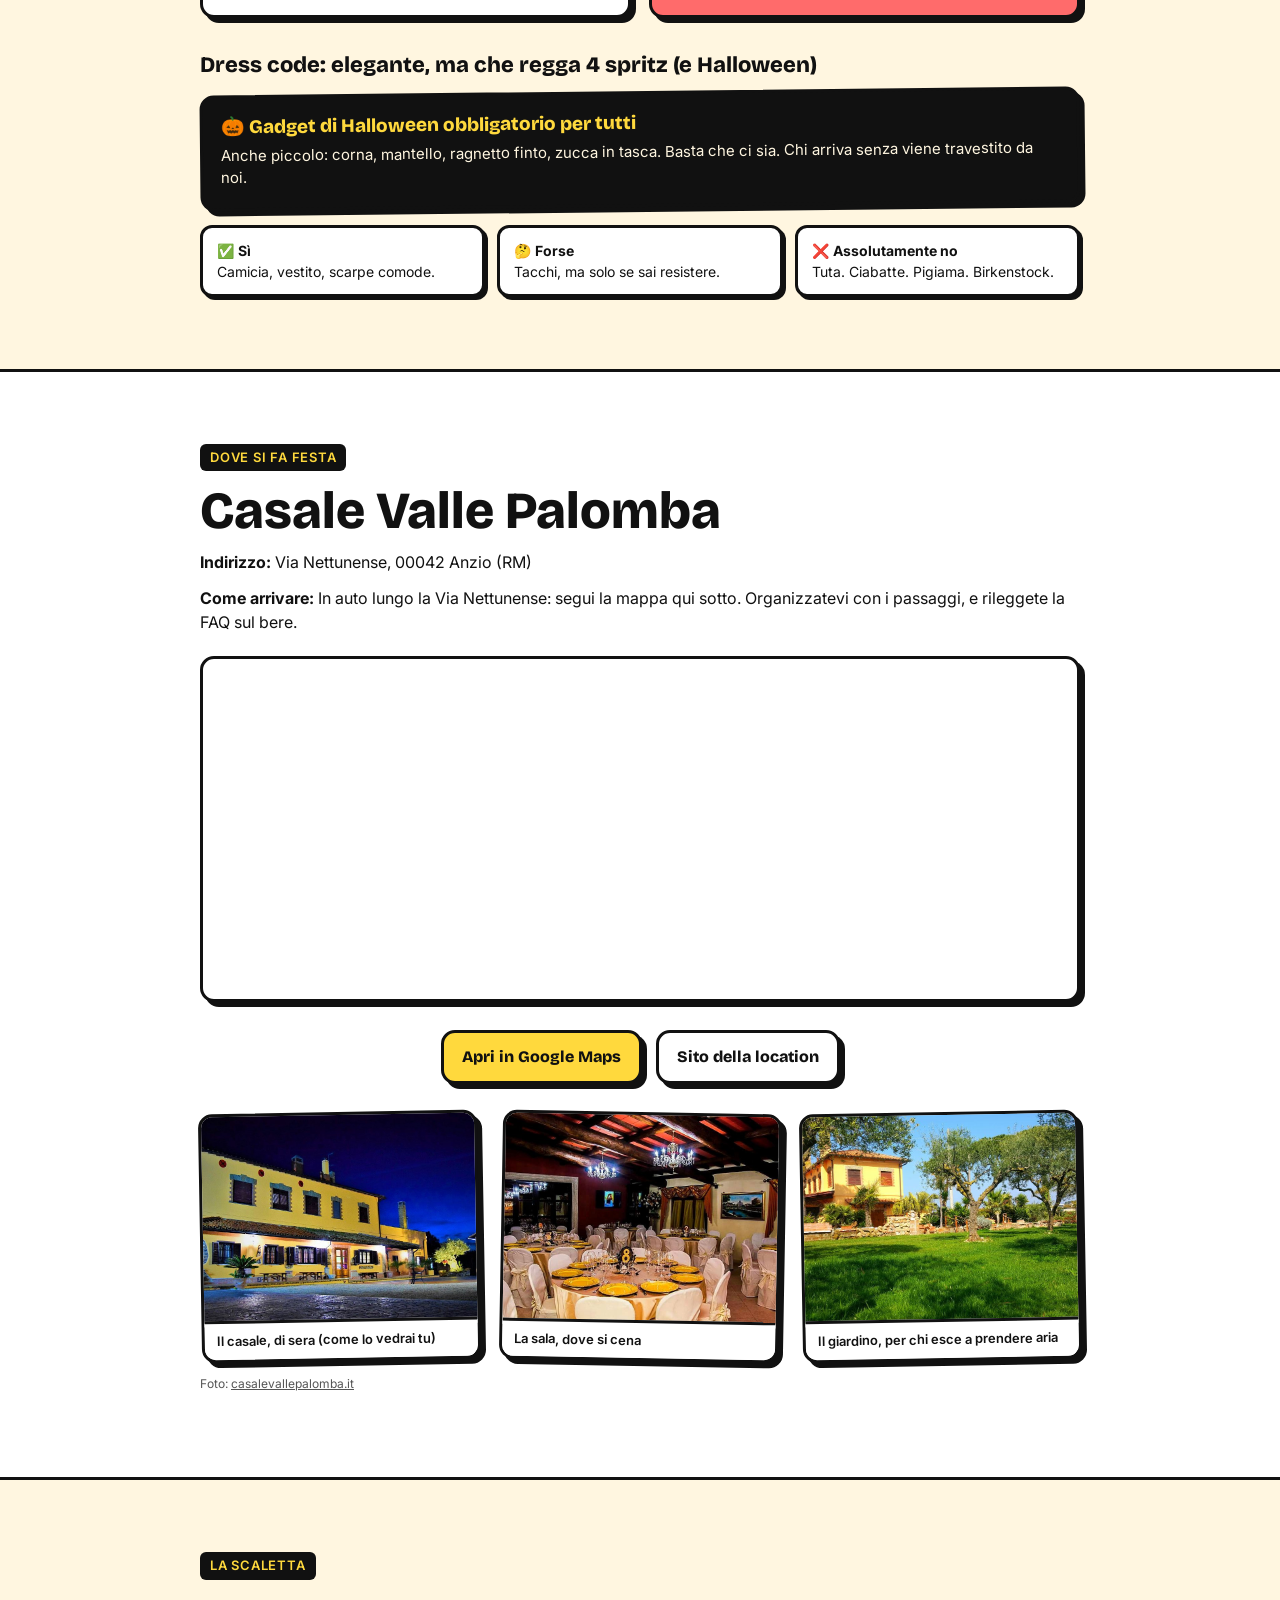
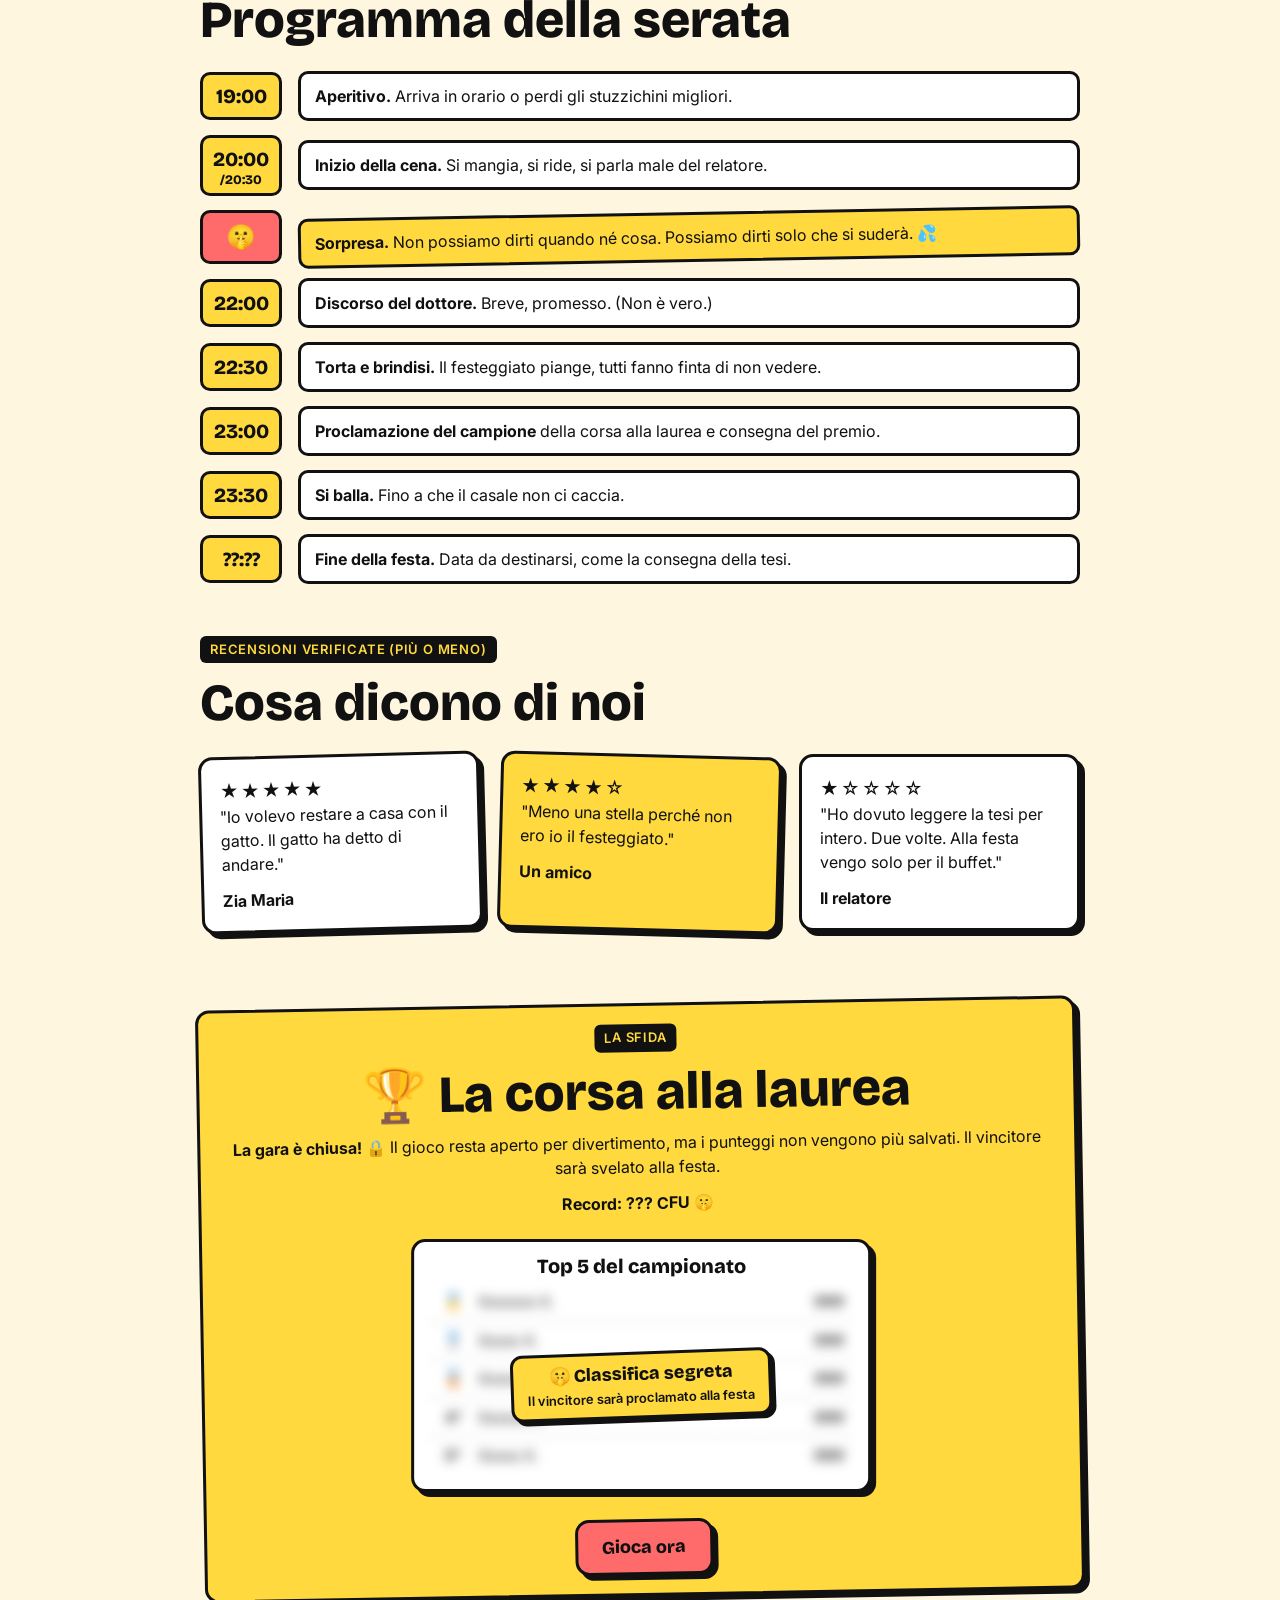
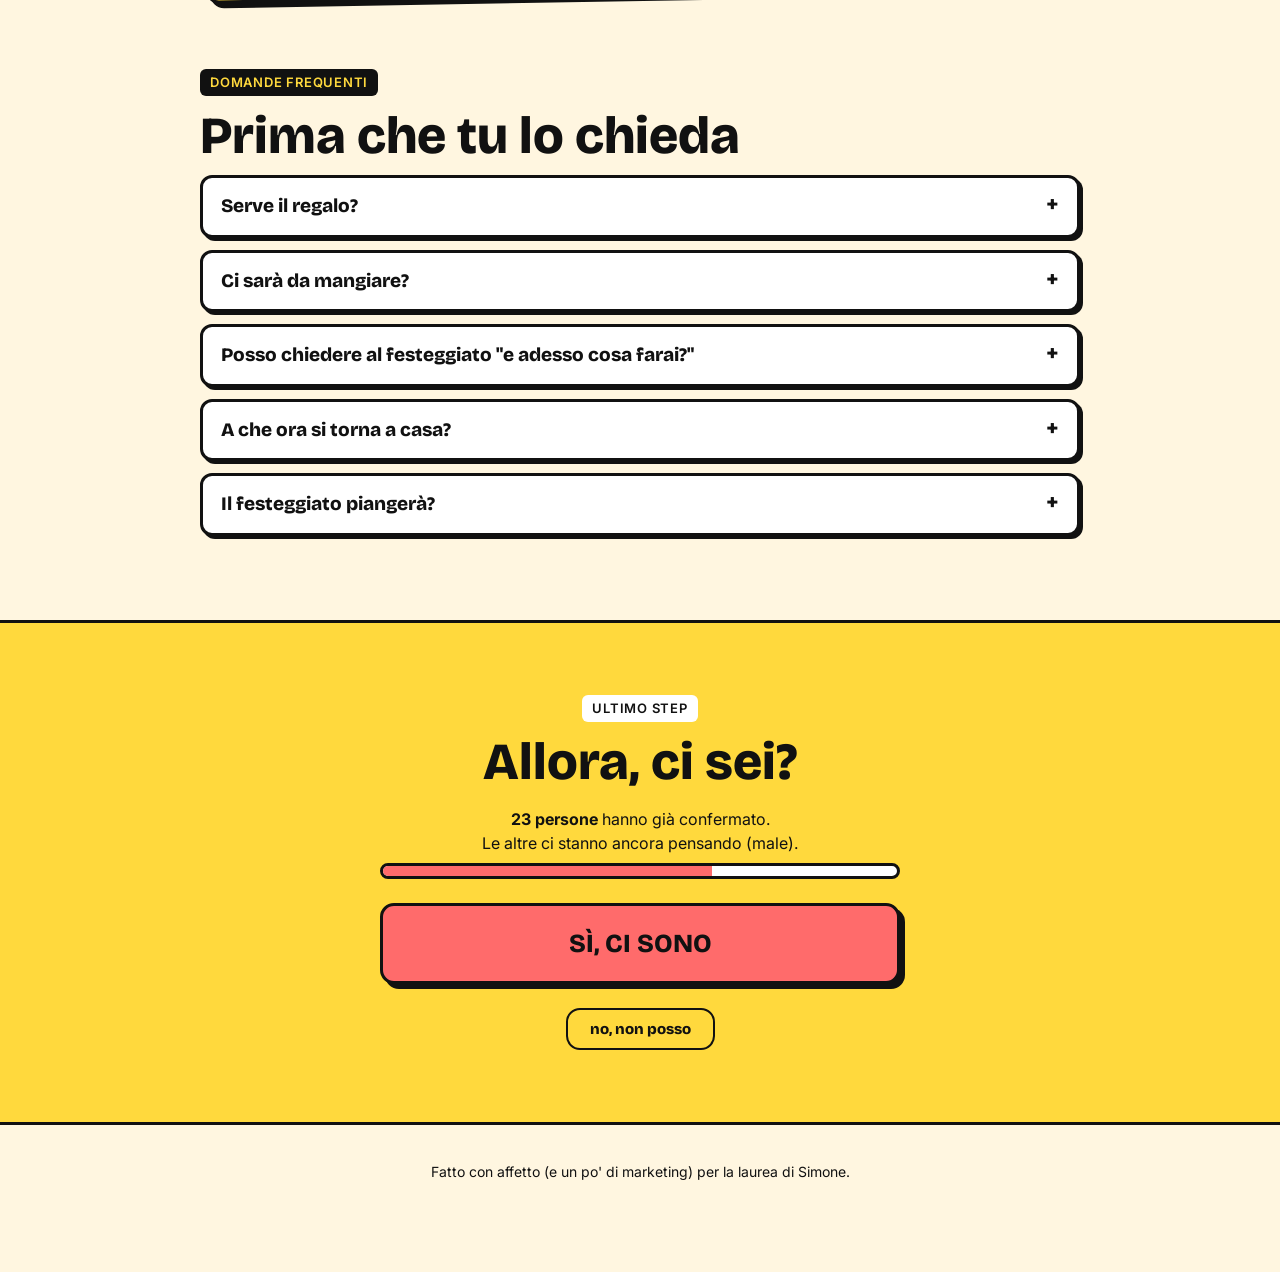
==== commit 34078067: "Gara chiusa: niente nuovi punteggi e classifica segreta - Sito: il gioco resta giocabile ma non salv" ====
--- a/index.html
+++ b/index.html
@@ -13,7 +13,7 @@
   <meta property="og:title" content="🎓 Sei stato invitato alla laurea di Simone">
   <meta property="og:description" content="Sabato 31 ottobre, ore 19:00, Casale Valle Palomba (Anzio). Festa a tema Halloween. Apri il biglietto, conferma entro il 23 ottobre e sfida gli altri alla corsa alla laurea: chi fa più punti vince un premio.">
   <meta property="og:image:alt" content="Biglietto giallo: sei stato invitato alla laurea di Simone, sabato 31 ottobre ore 19:00 ad Anzio">
-  <meta property="og:image" content="https://simonefusco2001.github.io/festa-laurea/og-image.png?v=53">
+  <meta property="og:image" content="https://simonefusco2001.github.io/festa-laurea/og-image.png?v=58">
   <meta property="og:image:width" content="1200">
   <meta property="og:image:height" content="630">
   <meta property="og:locale" content="it_IT">
@@ -23,7 +23,7 @@
   <link rel="preconnect" href="https://fonts.googleapis.com">
   <link rel="preconnect" href="https://fonts.gstatic.com" crossorigin>
   <link href="https://fonts.googleapis.com/css2?family=Bricolage+Grotesque:opsz,wght@12..96,500;12..96,800&family=Inter:wght@400;600&display=swap" rel="stylesheet">
-  <link rel="stylesheet" href="css/style.css?v=53">
+  <link rel="stylesheet" href="css/style.css?v=58">
 </head>
 <body class="locked">
 
@@ -57,7 +57,7 @@
           <ul class="tuto">
             <li><span class="ico">👆</span><span>Tocca lo schermo per <b>saltare</b> prof, esami e KPI</span></li>
             <li><span class="ico">🌿</span><span>Le <b>corone d'alloro</b> rotolano: salta un attimo prima</span></li>
-            <li><span class="ico">📩</span><span>Le <b>DEADLINE</b> volano: resta a terra e passaci sotto</span></li>
+            <li><span class="ico">📩</span><span>Le <b>DEADLINE</b> sono appese: non si scavalcano, resta a terra e passaci sotto</span></li>
             <li><span class="ico">📈</span><span>Più CFU fai, più si complica (piano piano)</span></li>
           </ul>
           <button class="btn" id="g-play" type="button">Ho capito, gioca</button>
@@ -78,7 +78,7 @@
         <input id="g-nome" name="nome" type="text" autocomplete="name" autocapitalize="words" placeholder="Nome Cognome">
         <button class="btn btn--yellow btn--small" type="submit">Salva il mio punteggio</button>
       </form>
-      <p class="game__prize">🏆 Chi farà il punteggio più alto vincerà un <b>premio</b>, consegnato alla festa con tanto di proclamazione ufficiale.</p>
+      <p class="game__prize">🔒 <b>La gara è chiusa.</b> Puoi ancora giocare per divertimento, ma i punteggi non vengono più salvati. Il vincitore sarà proclamato alla festa.</p>
       <div class="board" data-board-box hidden>
         <h3>Classifica del campionato</h3>
         <ol data-board="10"></ol>
@@ -216,8 +216,8 @@
         <div class="box box--yellow sfida">
           <span class="kicker">La sfida</span>
           <h2>🏆 La corsa alla laurea</h2>
-          <p>Salta professori, sessioni, CRM e strategie paid. Chi fa più CFU vince un premio, consegnato alla festa con proclamazione ufficiale.</p>
-          <p><b>Record da battere: <span id="sfida-record">0</span> CFU</b></p>
+          <p><b>La gara è chiusa! 🔒</b> Il gioco resta aperto per divertimento, ma i punteggi non vengono più salvati. Il vincitore sarà svelato alla festa.</p>
+          <p><b>Record: <span id="sfida-record">???</span> CFU 🤫</b></p>
           <div class="board board--page" data-board-box hidden>
             <h3>Top 5 del campionato</h3>
             <ol data-board="5"></ol>
@@ -350,9 +350,9 @@
     <div class="wrap">Fatto con affetto (e un po' di marketing) per la laurea di <span data-f="nome">Simone</span>.</div>
   </footer>
 
-  <script src="js/config.js?v=53"></script>
-  <script src="js/common.js?v=53"></script>
-  <script src="js/game.js?v=53"></script>
-  <script src="js/main.js?v=53"></script>
+  <script src="js/config.js?v=58"></script>
+  <script src="js/common.js?v=58"></script>
+  <script src="js/game.js?v=58"></script>
+  <script src="js/main.js?v=58"></script>
 </body>
 </html>
--- a/css/style.css
+++ b/css/style.css
@@ -186,6 +186,14 @@
 .board li b { font-family: var(--font-head); font-weight: 800; }
 .board li.me { background: var(--yellow); border-radius: 8px; border-bottom-color: transparent; }
 .board li.empty { justify-content: center; color: #555; font-size: 14px; }
+.board--secret { position: relative; }
+.board--secret ol { filter: blur(6px); user-select: none; pointer-events: none; }
+.board__secret {
+  position: absolute; left: 50%; top: 58%; transform: translate(-50%, -50%) rotate(-2deg); margin: 0; width: max-content; max-width: 88%;
+  text-align: center; font-family: var(--font-head); font-weight: 800; font-size: 18px; line-height: 1.25;
+  background: var(--yellow); border: var(--border); border-radius: 12px; box-shadow: 4px 4px 0 var(--ink); padding: 8px 14px;
+}
+.board__secret span { font-family: var(--font-body); font-weight: 600; font-size: 13px; }
 .board--page { margin: 24px auto 28px; transform: rotate(1deg); }
 .game__skip { background: none; border: 0; font: inherit; font-weight: 600; text-decoration: underline; cursor: pointer; padding: 8px; margin-top: 24px; color: var(--ink); }
 .sfida { text-align: center; transform: rotate(-1deg); }
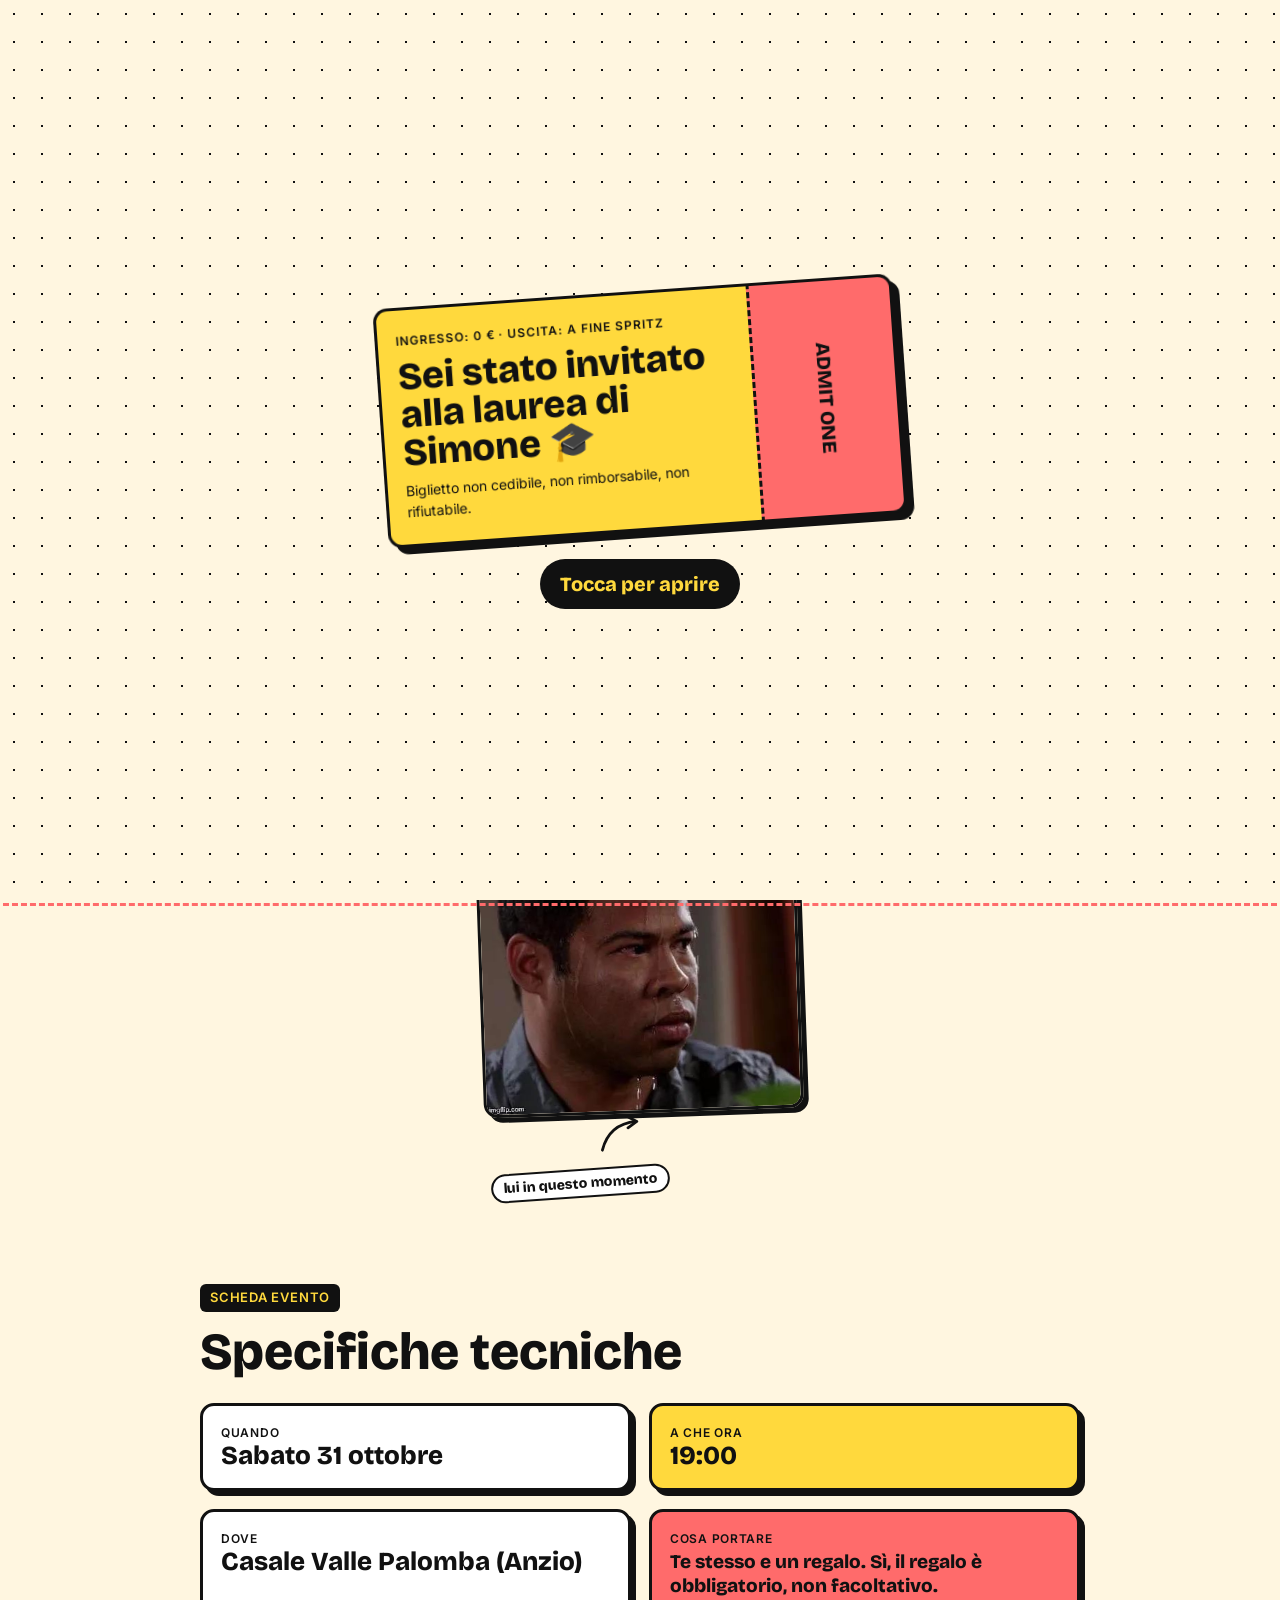
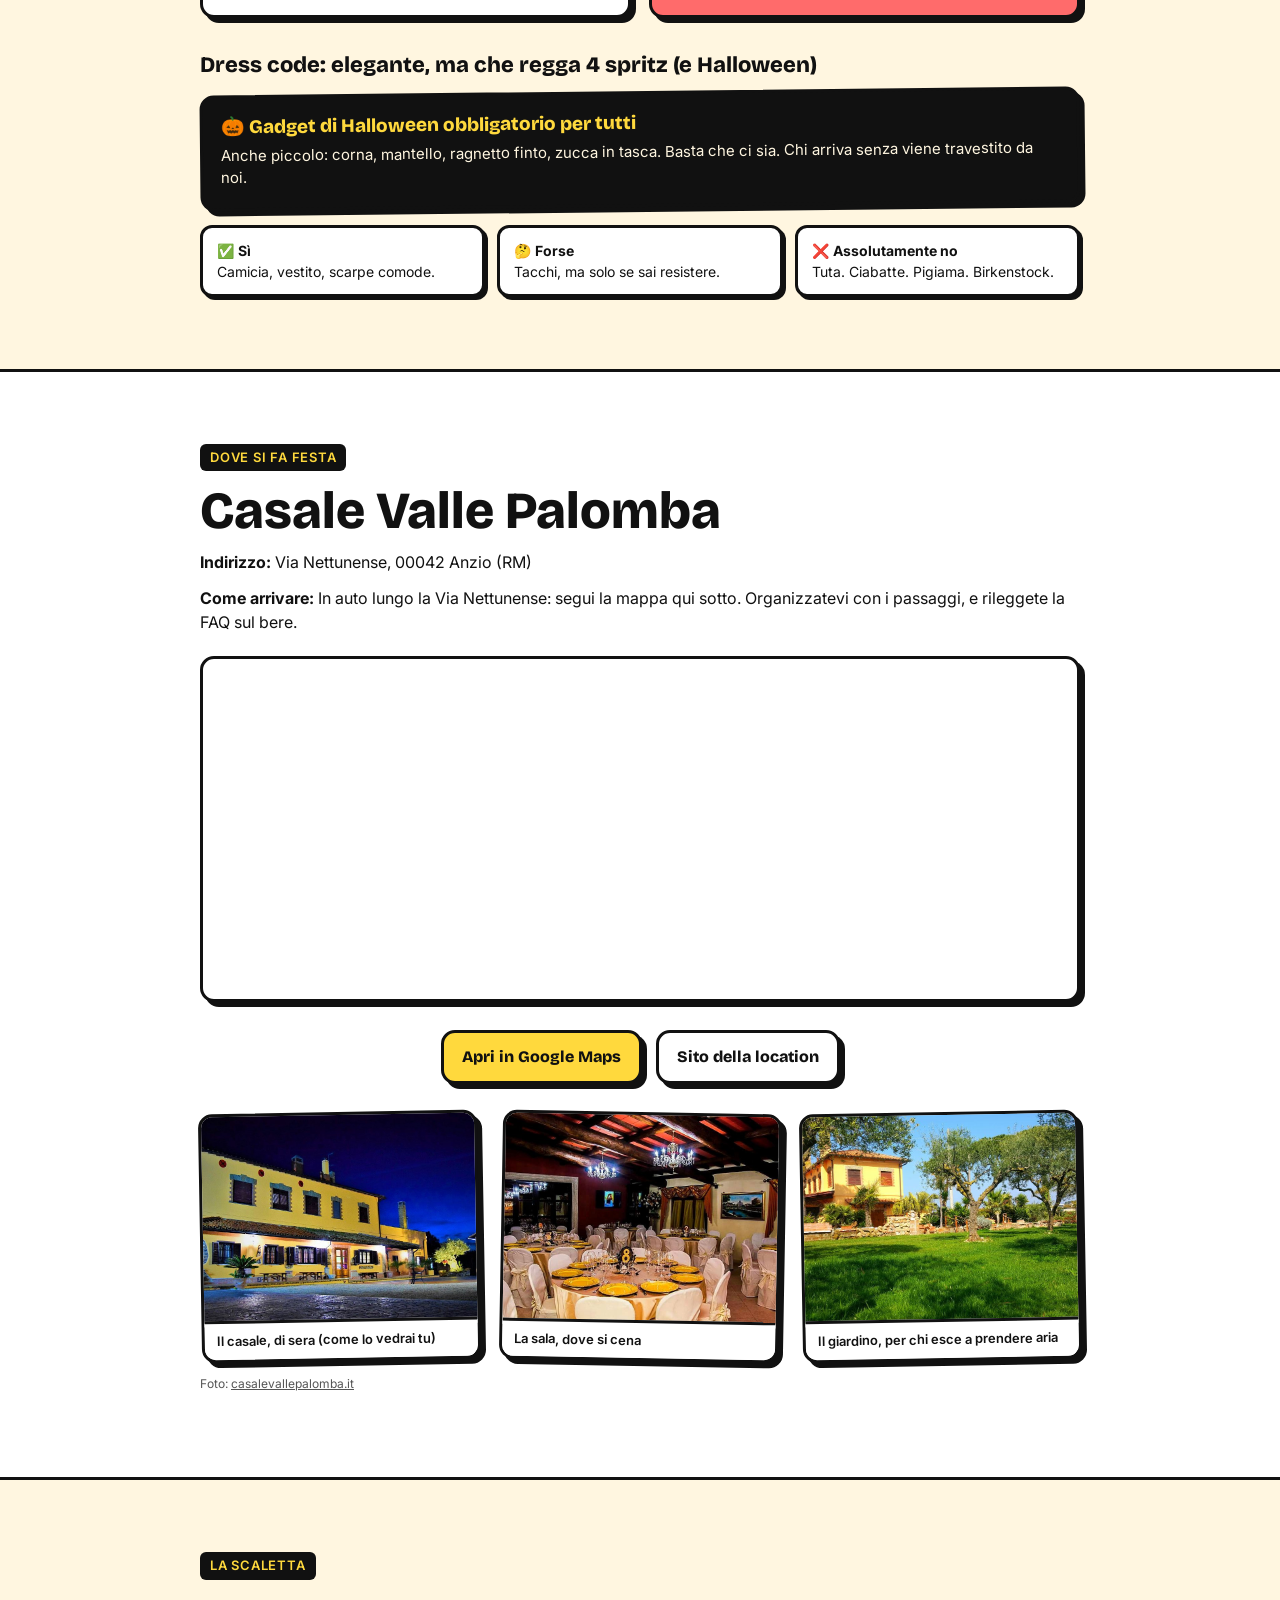
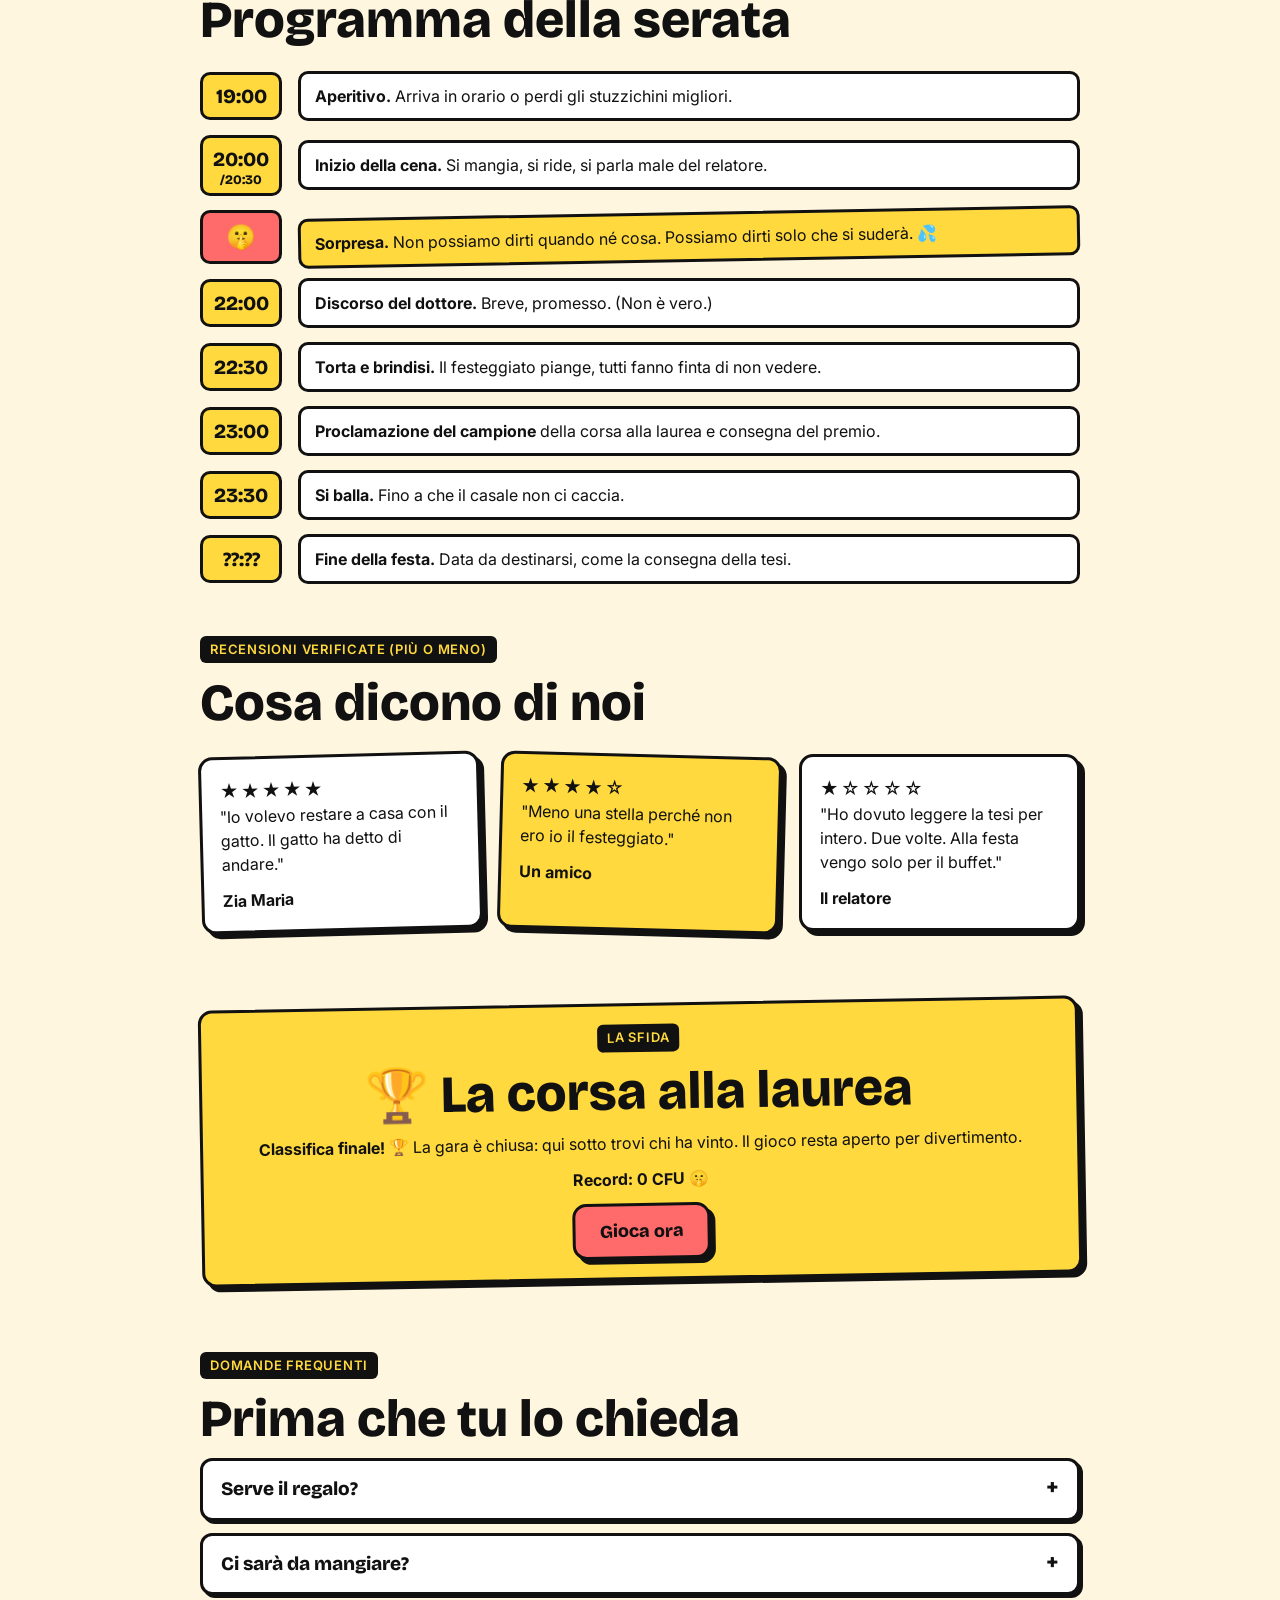
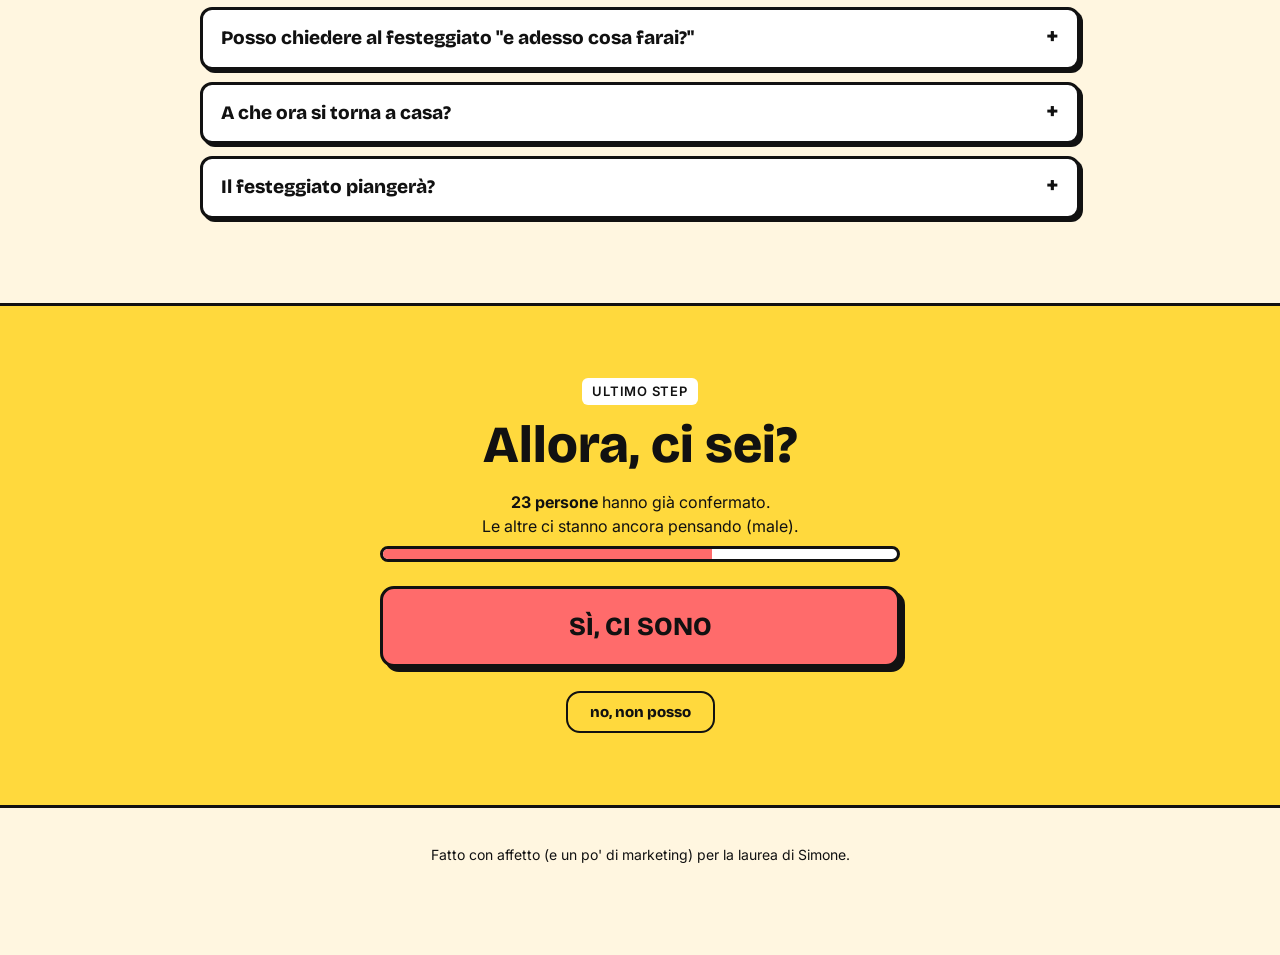
==== commit 8f5bdc48: "Classifica segreta fino alle 22:00 del 31 ottobre, poi si svela da sola Sito e script controllano l'" ====
--- a/index.html
+++ b/index.html
@@ -13,7 +13,7 @@
   <meta property="og:title" content="🎓 Sei stato invitato alla laurea di Simone">
   <meta property="og:description" content="Sabato 31 ottobre, ore 19:00, Casale Valle Palomba (Anzio). Festa a tema Halloween. Apri il biglietto, conferma entro il 23 ottobre e sfida gli altri alla corsa alla laurea: chi fa più punti vince un premio.">
   <meta property="og:image:alt" content="Biglietto giallo: sei stato invitato alla laurea di Simone, sabato 31 ottobre ore 19:00 ad Anzio">
-  <meta property="og:image" content="https://simonefusco2001.github.io/festa-laurea/og-image.png?v=58">
+  <meta property="og:image" content="https://simonefusco2001.github.io/festa-laurea/og-image.png?v=59">
   <meta property="og:image:width" content="1200">
   <meta property="og:image:height" content="630">
   <meta property="og:locale" content="it_IT">
@@ -23,7 +23,7 @@
   <link rel="preconnect" href="https://fonts.googleapis.com">
   <link rel="preconnect" href="https://fonts.gstatic.com" crossorigin>
   <link href="https://fonts.googleapis.com/css2?family=Bricolage+Grotesque:opsz,wght@12..96,500;12..96,800&family=Inter:wght@400;600&display=swap" rel="stylesheet">
-  <link rel="stylesheet" href="css/style.css?v=58">
+  <link rel="stylesheet" href="css/style.css?v=59">
 </head>
 <body class="locked">
 
@@ -350,9 +350,9 @@
     <div class="wrap">Fatto con affetto (e un po' di marketing) per la laurea di <span data-f="nome">Simone</span>.</div>
   </footer>
 
-  <script src="js/config.js?v=58"></script>
-  <script src="js/common.js?v=58"></script>
-  <script src="js/game.js?v=58"></script>
-  <script src="js/main.js?v=58"></script>
+  <script src="js/config.js?v=59"></script>
+  <script src="js/common.js?v=59"></script>
+  <script src="js/game.js?v=59"></script>
+  <script src="js/main.js?v=59"></script>
 </body>
 </html>
